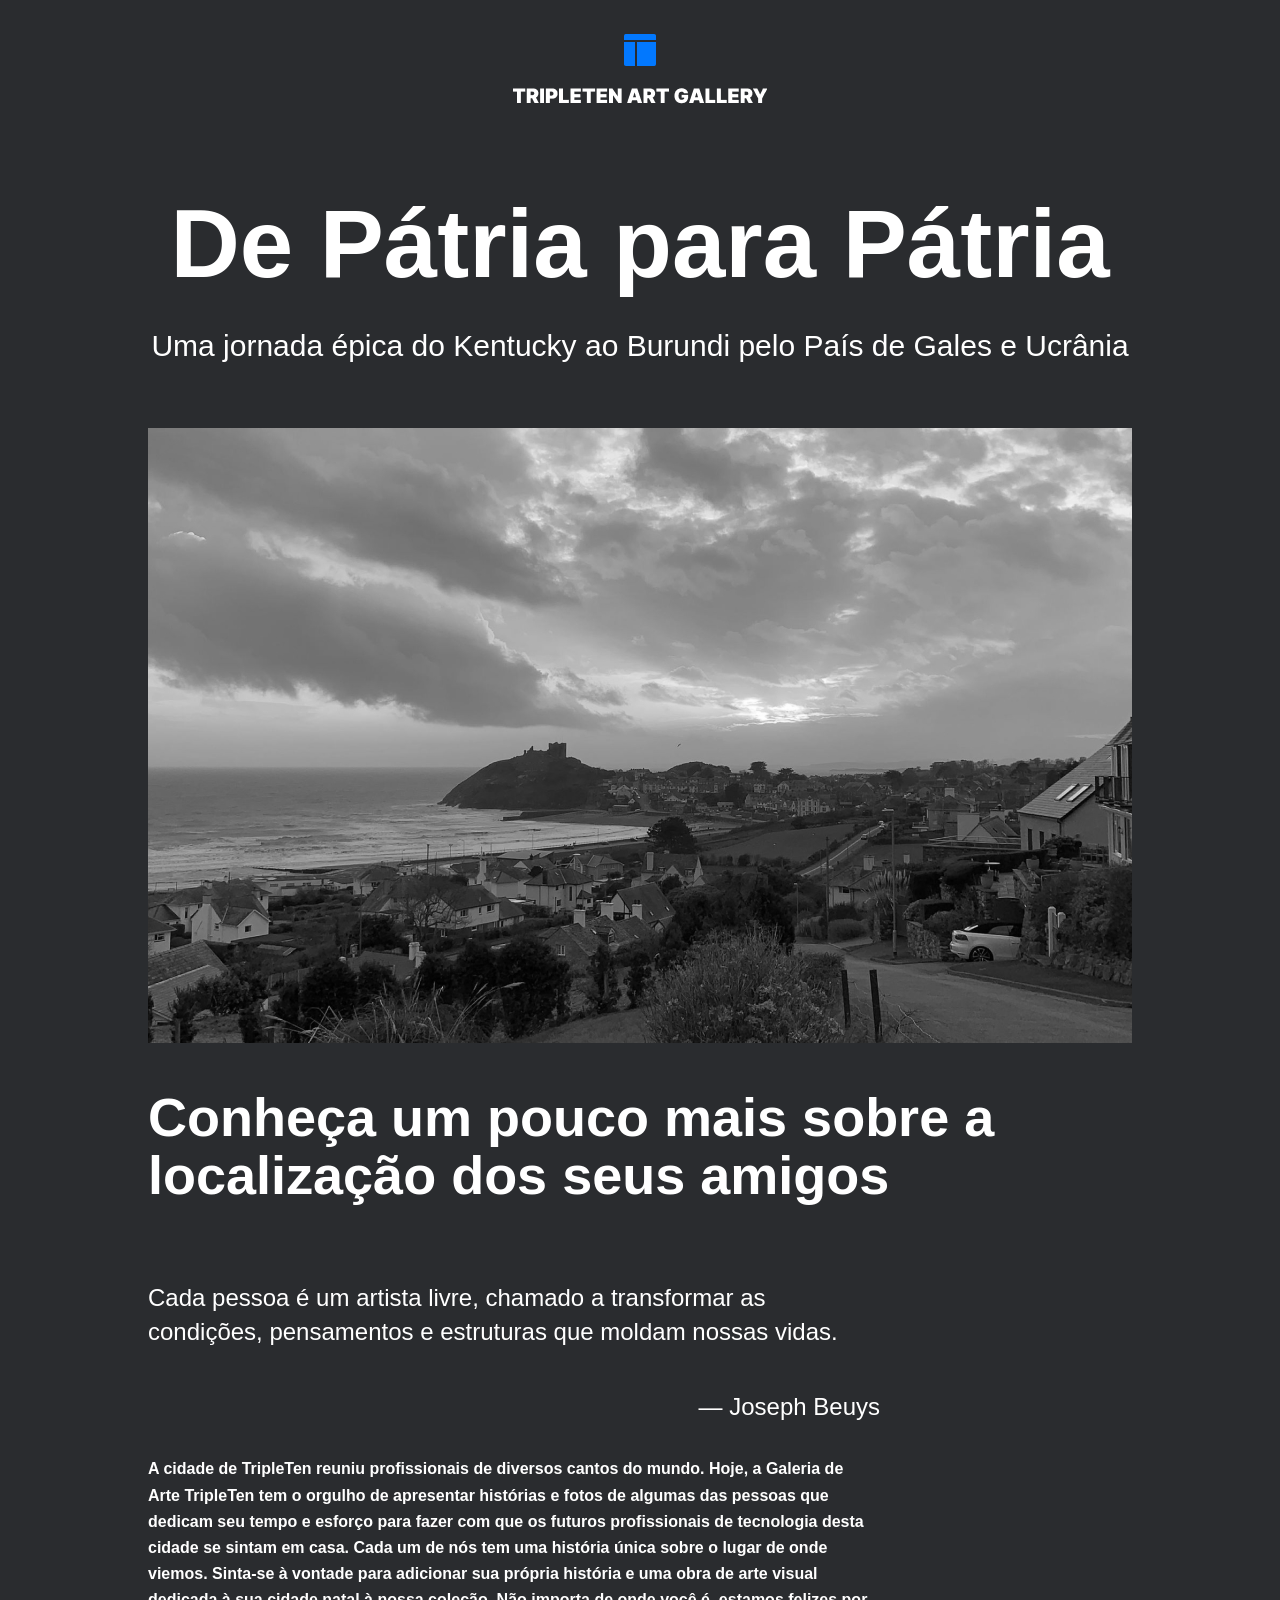
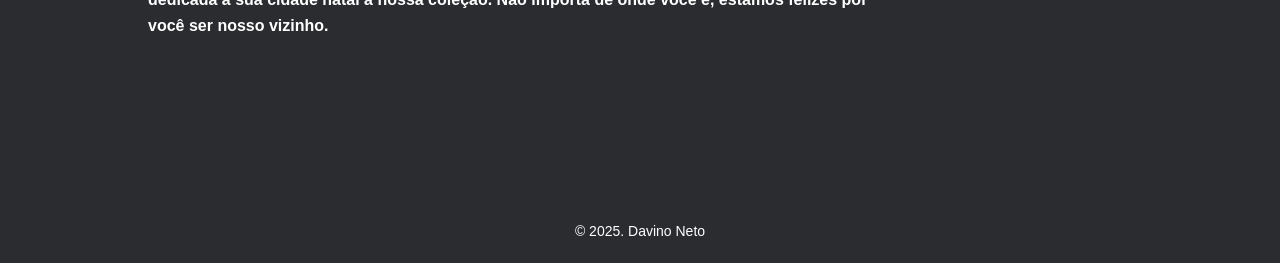
==== index.html @ beb165d6 "fit: meta name" ====
<!DOCTYPE html>
<html lang="pt-BR">

<head>
    <meta charset="UTF-8">
    <meta name="viewport" content="width=device-width, initial-scale=1.0">
    <meta name="author" content="Davino">
    <meta name="keywords" content="Cidade, Comunidade, Convivio, Critividade">
    <meta name="description" content="De pátria para pátria">
    <title>TripleTen Art Gallery</title>
    <link rel="icon" type="image/x-icon" href="./Group 13.png">
    <link rel="stylesheet" href="./pages/index.css">
</head>

<body class="body">
    <div class="page">
        <header class="header">
            <img class="header__logo" src="./images/logo.png" />
        </header>
        <main>
            <section class="lead">
                <h1 class="lead__title">De Pátria para Pátria</h1>
                <h3 class="lead__subtitle">Uma jornada épica do Kentucky ao Burundi pelo País de Gales e Ucrânia
                </h3>
                <img class="lead__image" src="./images/image.jpg" alt="imagem da cidade" />
            </section>
            <section class="intro">
                <h2 class="intro__title">Conheça um pouco mais sobre a localização dos seus amigos</h2>
                <h4 class="intro__subtitle">Cada pessoa é um artista livre, chamado a transformar as condições,
                    pensamentos e estruturas que
                    moldam nossas
                    vidas.
                </h4>
                <p class="intro__autor"> — Joseph Beuys</p>
                <h5 class="intro__text">A cidade de TripleTen reuniu profissionais de diversos cantos do mundo. Hoje, a
                    Galeria de Arte
                    TripleTen tem o
                    orgulho de apresentar histórias e fotos de algumas das pessoas que dedicam seu tempo e esforço para
                    fazer com
                    que os futuros profissionais de tecnologia desta cidade se sintam em casa. Cada um de nós tem uma
                    história única
                    sobre o lugar de onde viemos. Sinta-se à vontade para adicionar sua própria história e uma obra de
                    arte visual
                    dedicada à sua cidade natal à nossa coleção. Não importa de onde você é, estamos felizes por você
                    ser nosso
                    vizinho.</h5>
            </section>
        </main>
        <footer>
            <p class="footer">&copy; 2025. Davino Neto</p>
        </footer>
    </div>


</body>

</html>
---- pages/index.css ----
@import url("../vendor/normalize.css");
@import url("../fonts/fonts.css");

@import url(../blocks/page.css);
@import url(../blocks/header.css);
@import url(../blocks/lead.css);
@import url(../blocks/intro.css);
@import url(../blocks/footer.css);
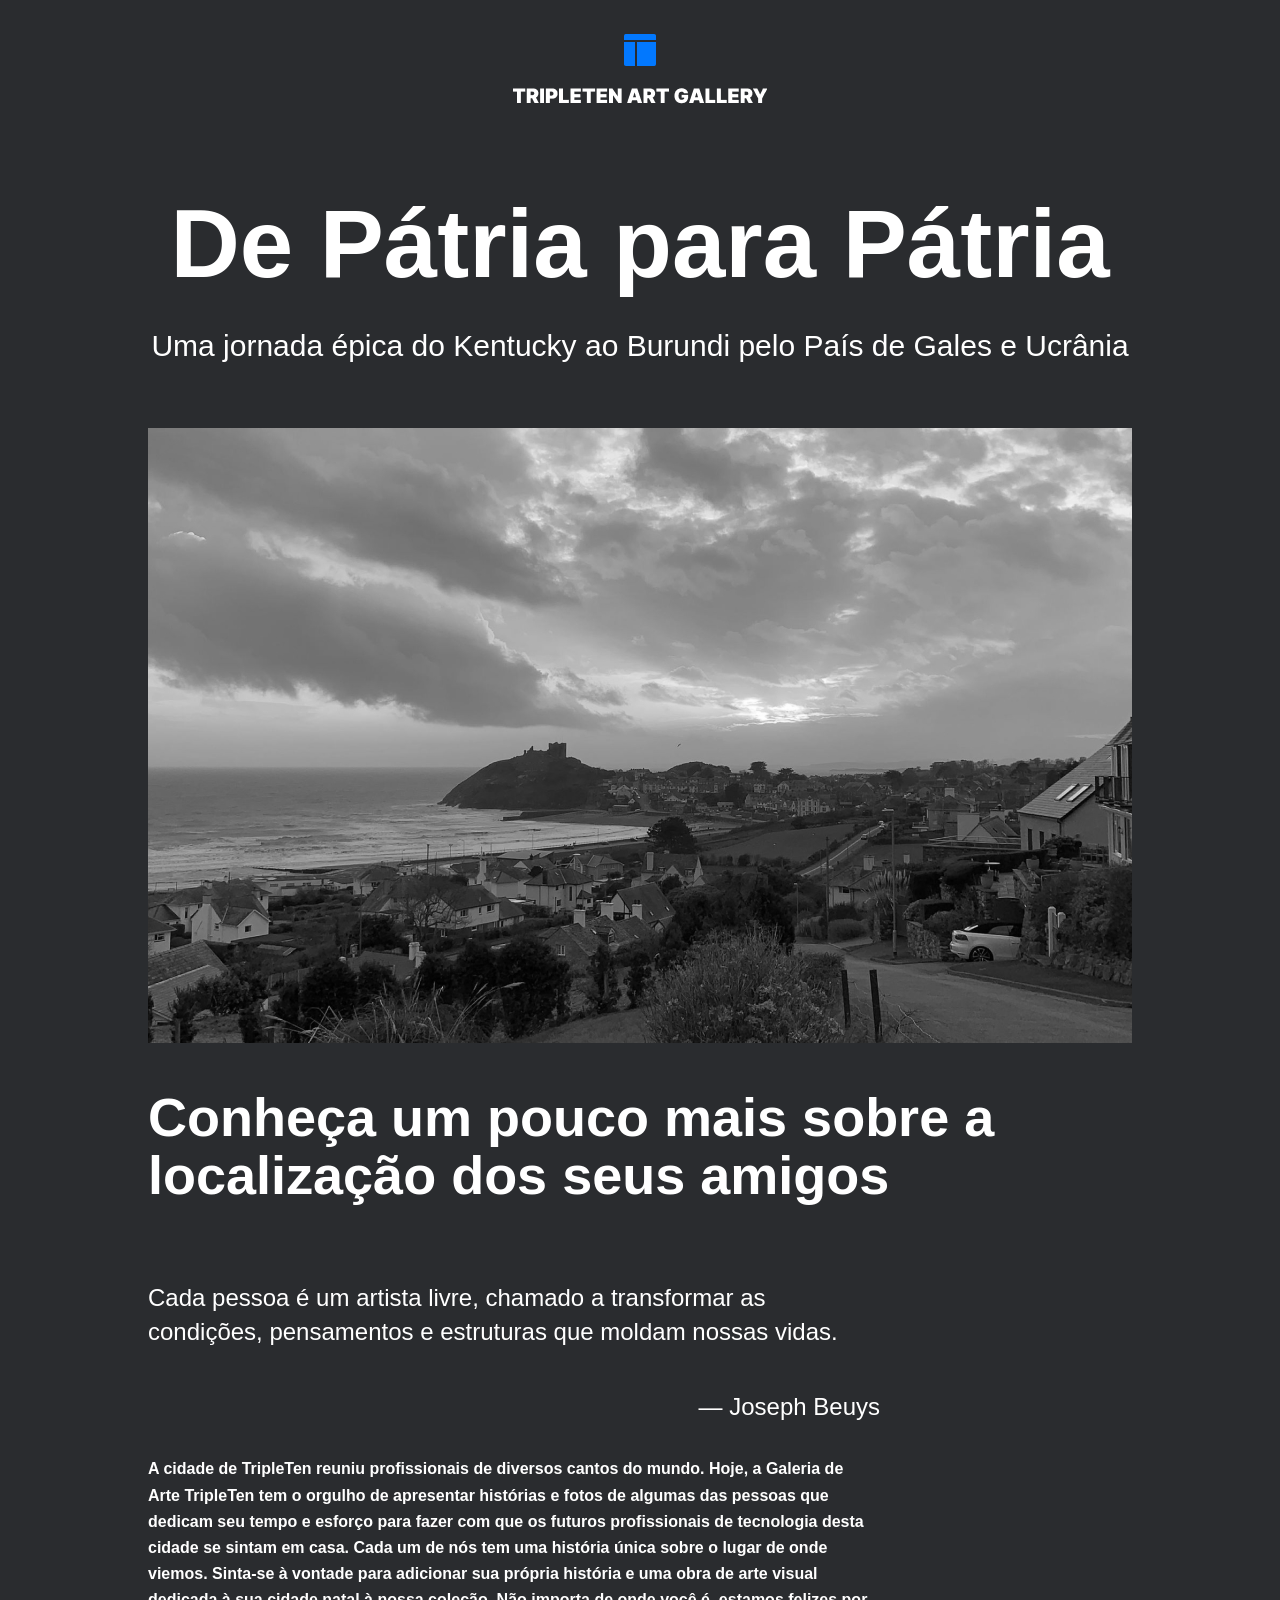
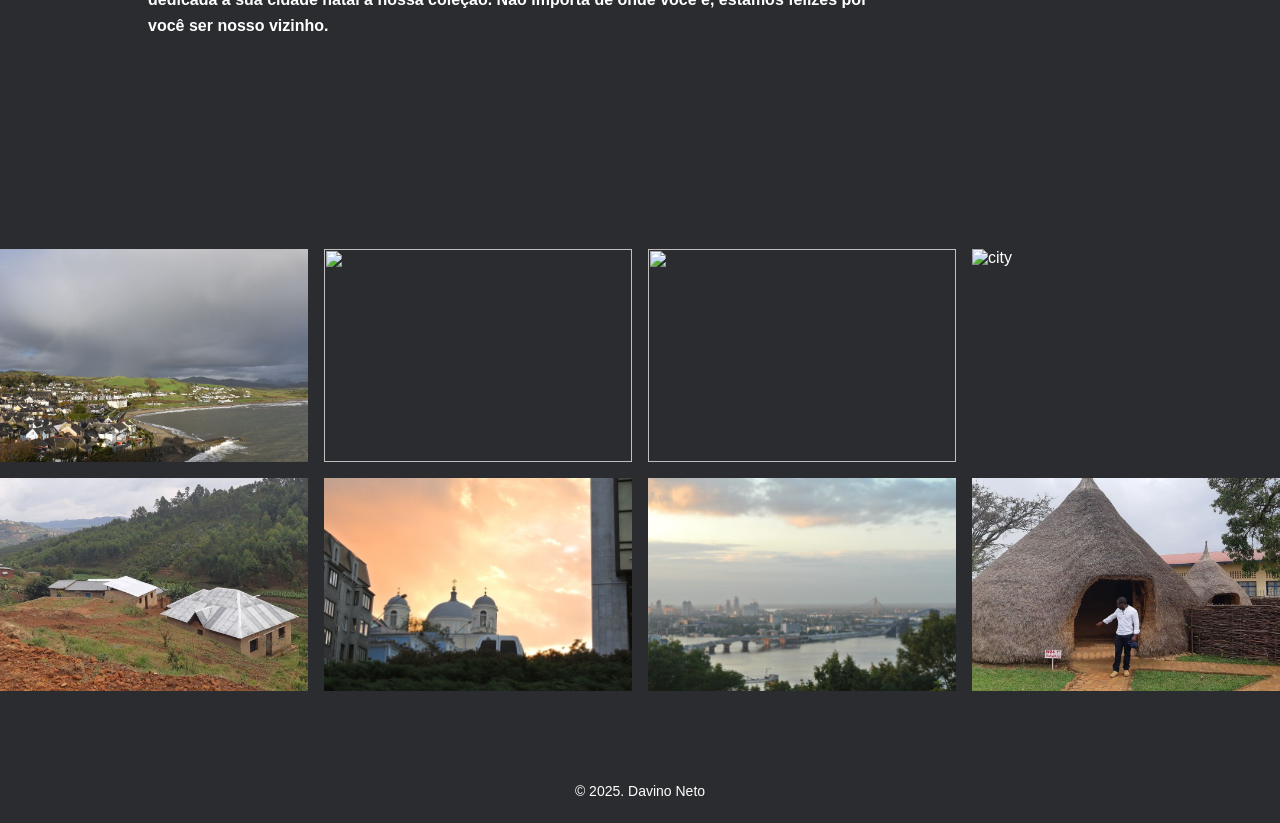
==== commit 84c11268: "fix: add section photo-grid" ====
--- a/index.html
+++ b/index.html
@@ -15,14 +15,14 @@
 <body class="body">
     <div class="page">
         <header class="header">
-            <img class="header__logo" src="./images/logo.png" />
+            <img class="header__logo" src="./images/logo.png"  alt="logo"/>
         </header>
-        <main>
+        <main class="content">
             <section class="lead">
                 <h1 class="lead__title">De Pátria para Pátria</h1>
                 <h3 class="lead__subtitle">Uma jornada épica do Kentucky ao Burundi pelo País de Gales e Ucrânia
                 </h3>
-                <img class="lead__image" src="./images/image.jpg" alt="imagem da cidade" />
+                <img class="lead__image" src="./images/image.jpg" alt="cidade" />
             </section>
             <section class="intro">
                 <h2 class="intro__title">Conheça um pouco mais sobre a localização dos seus amigos</h2>
@@ -45,9 +45,20 @@
                     ser nosso
                     vizinho.</h5>
             </section>
+            <section class="photo-grid">
+                <img class="photo-grid__itens" src="./images/a9448f59098792beb59c5a0aa33e8fc6800b5ed7.png">
+                <img class="photo-grid__itens" src="./images/c981f17653fe4c83404b5738f641d997a8b4bde1.png">
+                <img class="photo-grid__itens" src="./images/465f7eea186da4af11ca498d8316602a137ff787.png">
+                <img class="photo-grid__itens" src="./images/15b457198ee284b228093cf063ff087873cdca08.png" alt="city"> 
+                <img class="photo-grid__itens" src="./images/89df0d2b797d3b99ea7a7af6d22604439b1be1a4.png"> 
+                <img class="photo-grid__itens" src="./images/920e0b331e36f381f33ee466d0d56bac267649ca.png">
+                <img class="photo-grid__itens" src="./images/db8945a446c00b6759201da51ee34806f9574fe8.png">
+                <img class="photo-grid__itens" src="./images/e061155b7bc05efcd62e6976d3711e12c1f3494a.png">
+            </section>
+            
         </main>
-        <footer>
-            <p class="footer">&copy; 2025. Davino Neto</p>
+        <footer class="footer">
+            <p class="footer__copyright">&copy; 2025. Davino Neto</p>
         </footer>
     </div>
 
--- a/pages/index.css
+++ b/pages/index.css
@@ -1,10 +1,10 @@
 @import url("../vendor/normalize.css");
 @import url("../fonts/fonts.css");
 
-@import url(../blocks/page.css);
-@import url(../blocks/header.css);
-@import url(../blocks/lead.css);
-@import url(../blocks/intro.css);
-@import url(../blocks/footer.css);
-
+@import url("../blocks/page.css");
+@import url("../blocks/header.css");
+@import url("../blocks/lead.css");
+@import url("../blocks/intro.css");
+@import url("../blocks/footer.css");
+@import url("../blocks/photo-grid.css");
    
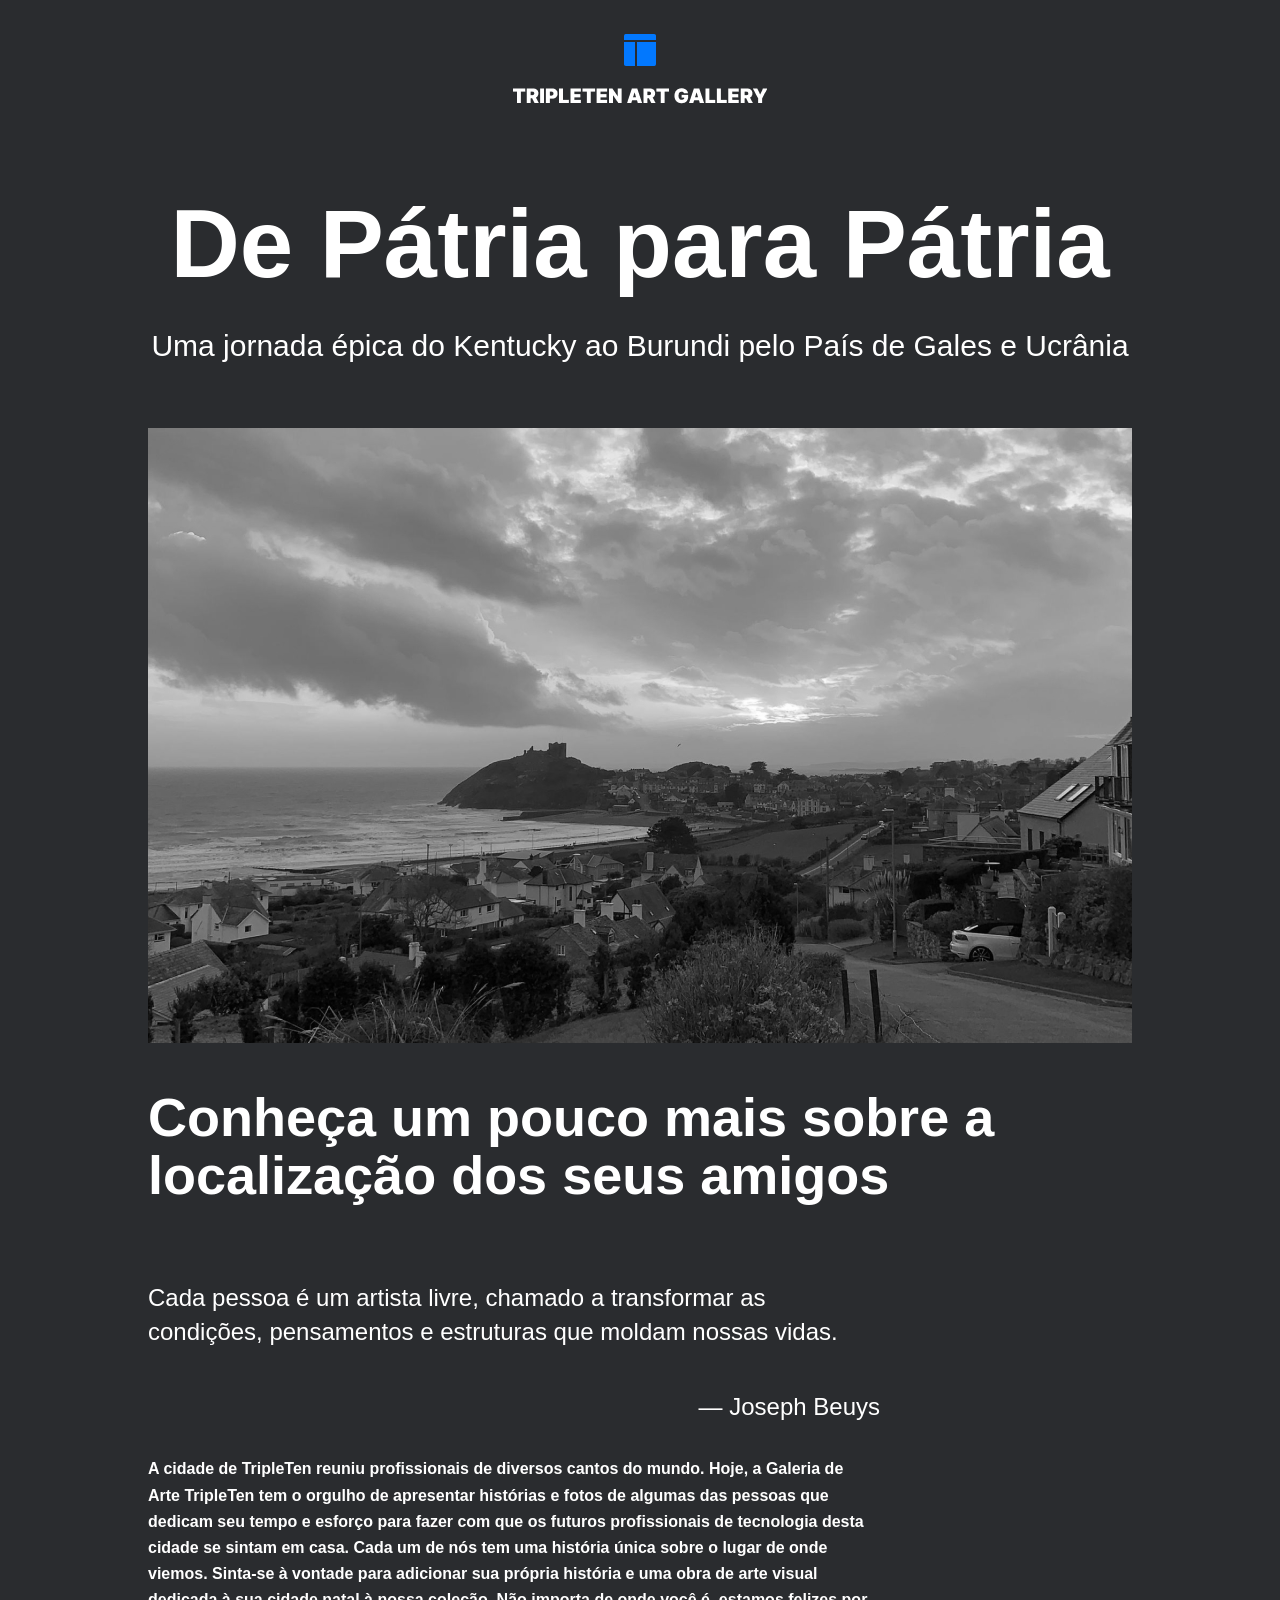
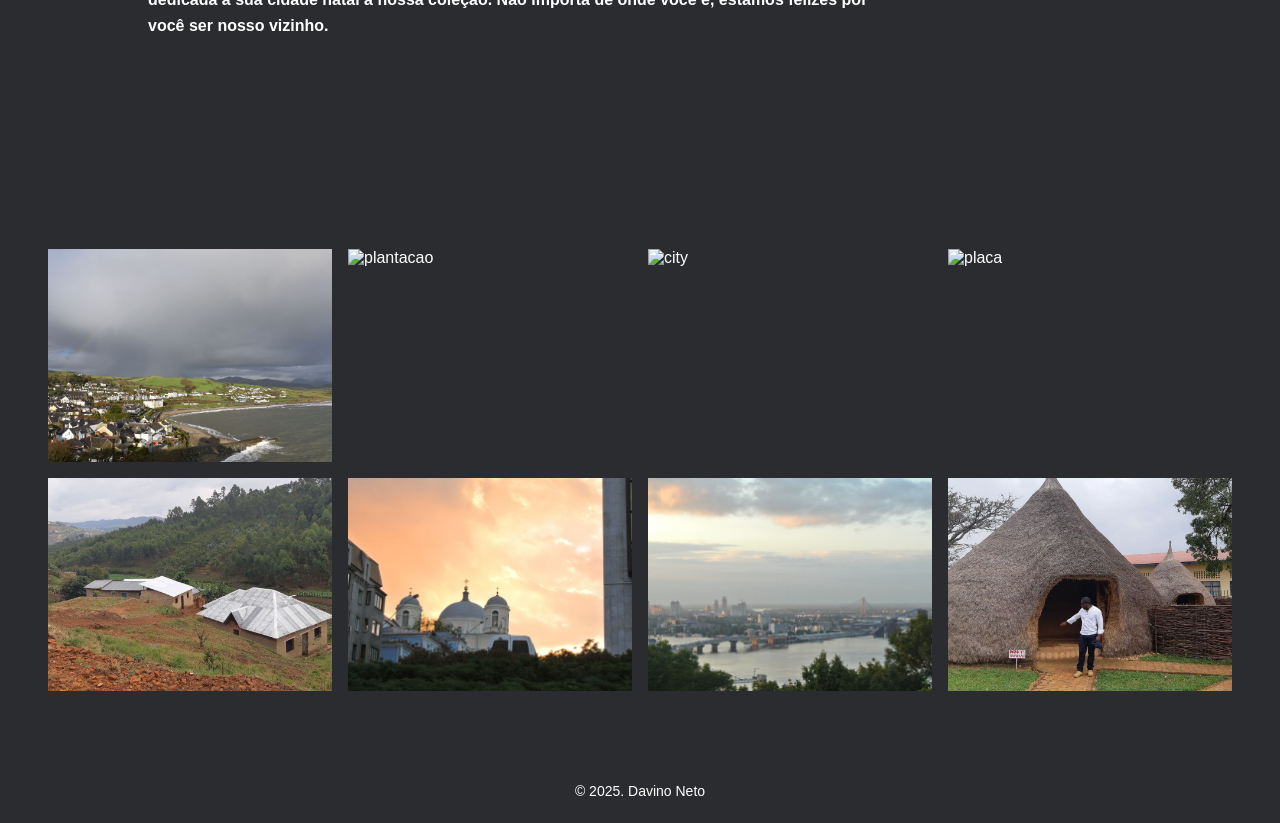
==== commit 5aaa5b15: "fix: add alt in the images" ====
--- a/index.html
+++ b/index.html
@@ -46,14 +46,17 @@
                     vizinho.</h5>
             </section>
             <section class="photo-grid">
-                <img class="photo-grid__itens" src="./images/a9448f59098792beb59c5a0aa33e8fc6800b5ed7.png">
-                <img class="photo-grid__itens" src="./images/c981f17653fe4c83404b5738f641d997a8b4bde1.png">
-                <img class="photo-grid__itens" src="./images/465f7eea186da4af11ca498d8316602a137ff787.png">
-                <img class="photo-grid__itens" src="./images/15b457198ee284b228093cf063ff087873cdca08.png" alt="city"> 
-                <img class="photo-grid__itens" src="./images/89df0d2b797d3b99ea7a7af6d22604439b1be1a4.png"> 
-                <img class="photo-grid__itens" src="./images/920e0b331e36f381f33ee466d0d56bac267649ca.png">
-                <img class="photo-grid__itens" src="./images/db8945a446c00b6759201da51ee34806f9574fe8.png">
-                <img class="photo-grid__itens" src="./images/e061155b7bc05efcd62e6976d3711e12c1f3494a.png">
+                <img class="photo-grid__itens" src="./images/a9448f59098792beb59c5a0aa33e8fc6800b5ed7.png" alt="city">
+                <img class="photo-grid__itens" src="./images/c981f17653fe4c83404b5738f641d997a8b4bde1.png" alt="plantacao">
+                <img class="photo-grid__itens" src="./images/465f7eea186da4af11ca498d8316602a137ff787.png" alt="city">
+                <img class="photo-grid__itens" src="./images/15b457198ee284b228093cf063ff087873cdca08.png" alt="placa"> 
+                <img class="photo-grid__itens" src="./images/89df0d2b797d3b99ea7a7af6d22604439b1be1a4.png" alt="house"> 
+                <img class="photo-grid__itens" src="./images/920e0b331e36f381f33ee466d0d56bac267649ca.png" alt="church">
+                <img class="photo-grid__itens" src="./images/db8945a446c00b6759201da51ee34806f9574fe8.png" alt="rio">
+                <img class="photo-grid__itens" src="./images/e061155b7bc05efcd62e6976d3711e12c1f3494a.png" alt="oca">
+            </section>
+            <section>
+
             </section>
             
         </main>
--- a/pages/index.css
+++ b/pages/index.css
@@ -5,6 +5,7 @@
 @import url("../blocks/header.css");
 @import url("../blocks/lead.css");
 @import url("../blocks/intro.css");
+@import url("../blocks/photo-grid.css");
+@import url("../blocks/places.css");
 @import url("../blocks/footer.css");
-@import url("../blocks/photo-grid.css");
    
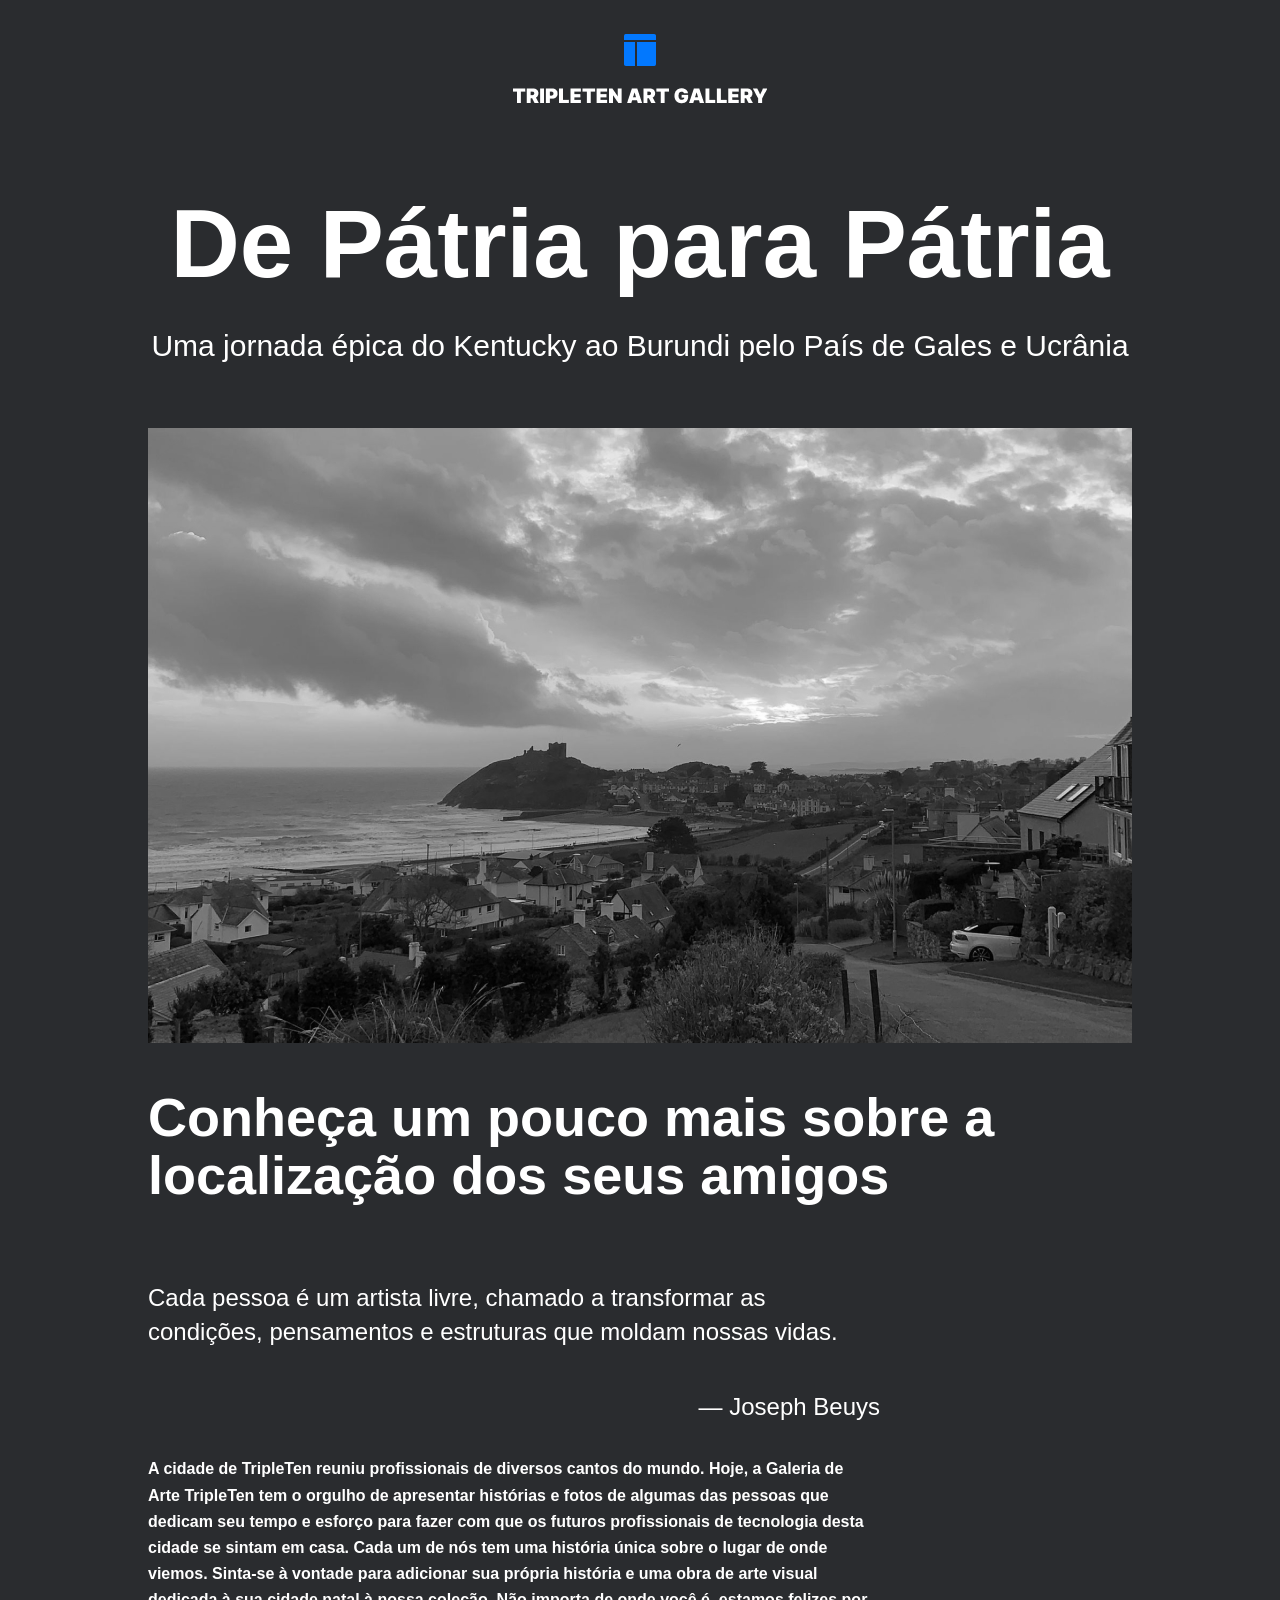
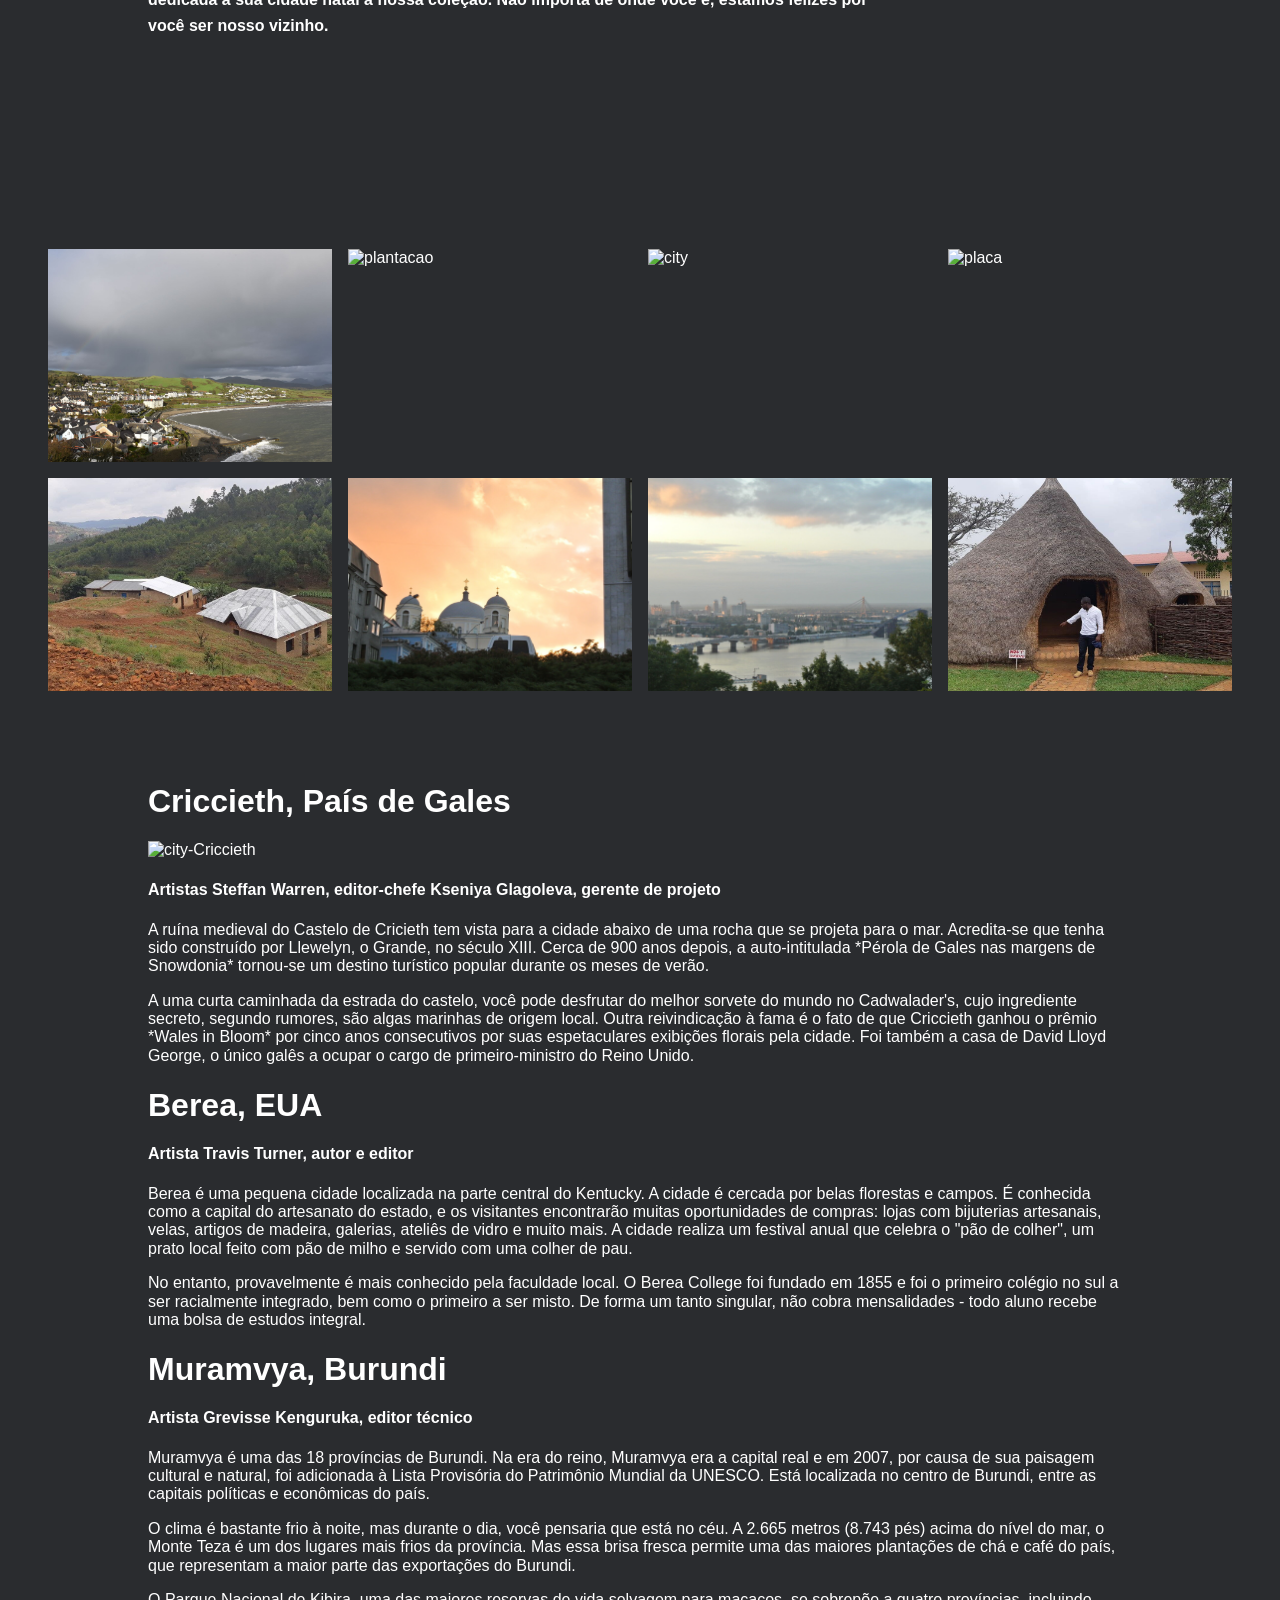
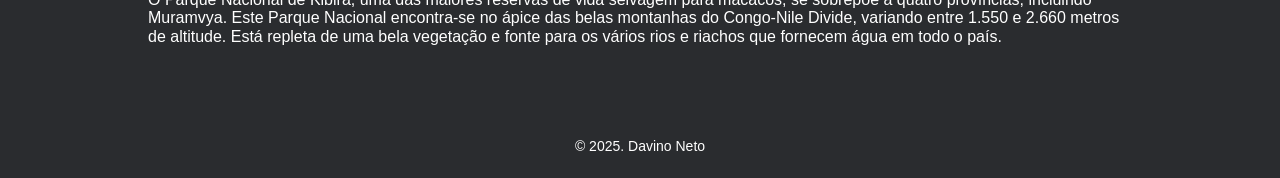
==== commit 19469873: "fix: add branch places" ====
--- a/index.html
+++ b/index.html
@@ -55,8 +55,44 @@
                 <img class="photo-grid__itens" src="./images/db8945a446c00b6759201da51ee34806f9574fe8.png" alt="rio">
                 <img class="photo-grid__itens" src="./images/e061155b7bc05efcd62e6976d3711e12c1f3494a.png" alt="oca">
             </section>
-            <section>
+            <section class="places">
+                <div class="place-1">
+                <h1 class="place-1__title">Criccieth, País de Gales</h1>
+                <img class="place-1__image" src="./images/criccieth.png" alt="city-Criccieth">
+                <h4 class="place-1__website">Artistas
+                    Steffan Warren, editor-chefe
+                    Kseniya Glagoleva, gerente de projeto
+                </h4>
+                <p class="paragraph">A ruína medieval do Castelo de Cricieth tem vista para a cidade abaixo de uma rocha que se projeta para o mar. Acredita-se que tenha sido construído por Llewelyn, o Grande, no século XIII. Cerca de 900 anos depois, a auto-intitulada *Pérola de Gales nas margens de Snowdonia* tornou-se um destino turístico popular durante os meses de verão.    
+                </p>
+                <p class="paragraph">
+                  A uma curta caminhada da estrada do castelo, você pode desfrutar do melhor sorvete do mundo no Cadwalader's, cujo ingrediente secreto, segundo rumores, são algas marinhas de origem local. Outra reivindicação à fama é o fato de que Criccieth ganhou o prêmio *Wales in Bloom* por cinco anos consecutivos por suas espetaculares exibições florais pela cidade. Foi também a casa de David Lloyd George, o único galês a ocupar o cargo de primeiro-ministro do Reino Unido.  
+                </p>
+                </div>
 
+                <div class="places-2">
+                    <h1>Berea, EUA</h1>
+                    <h4>Artista
+Travis Turner, autor e editor</h4>
+                    <p>Berea é uma pequena cidade localizada na parte central do Kentucky. A cidade é cercada por belas florestas e campos. É conhecida como a capital do artesanato do estado, e os visitantes encontrarão muitas oportunidades de compras: lojas com bijuterias artesanais, velas, artigos de madeira, galerias, ateliês de vidro e muito mais. A cidade realiza um festival anual que celebra o "pão de colher", um prato local feito com pão de milho e servido com uma colher de pau.</p>
+                    <p>No entanto, provavelmente é mais conhecido pela faculdade local. O Berea College foi fundado em 1855 e foi o primeiro colégio no sul a ser racialmente integrado, bem como o primeiro a ser misto. De forma um tanto singular, não cobra mensalidades - todo aluno recebe uma bolsa de estudos integral.</p>
+                </div>
+
+                <div class="places-3">
+                    <h1>Muramvya, Burundi</h1>
+                    <h4>Artista
+Grevisse Kenguruka, editor técnico</h4>
+                    <p>Muramvya é uma das 18 províncias de Burundi. Na era do reino, Muramvya era a capital real e em 2007, por causa de sua paisagem cultural e natural, foi adicionada à Lista Provisória do Patrimônio Mundial da UNESCO. Está localizada no centro de Burundi, entre as capitais políticas e econômicas do país.</p>
+                    <p>O clima é bastante frio à noite, mas durante o dia, você pensaria que está no céu. A 2.665 metros (8.743 pés) acima do nível do mar, o Monte Teza é um dos lugares mais frios da província. Mas essa brisa fresca permite uma das maiores plantações de chá e café do país, que representam a maior parte das exportações do Burundi.</p>
+                    <p>O Parque Nacional de Kibira, uma das maiores reservas de vida selvagem para macacos, se sobrepõe a quatro províncias, incluindo Muramvya. Este Parque Nacional encontra-se no ápice das belas montanhas do Congo-Nile Divide, variando entre 1.550 e 2.660 metros de altitude. Está repleta de uma bela vegetação e fonte para os vários rios e riachos que fornecem água em todo o país.</p>
+                </div>
+
+                <div class="places-4">
+                    <h1></h1>
+                    <h4></h4>
+                    <p></p>
+                    <p></p>
+                </div>
             </section>
             
         </main>
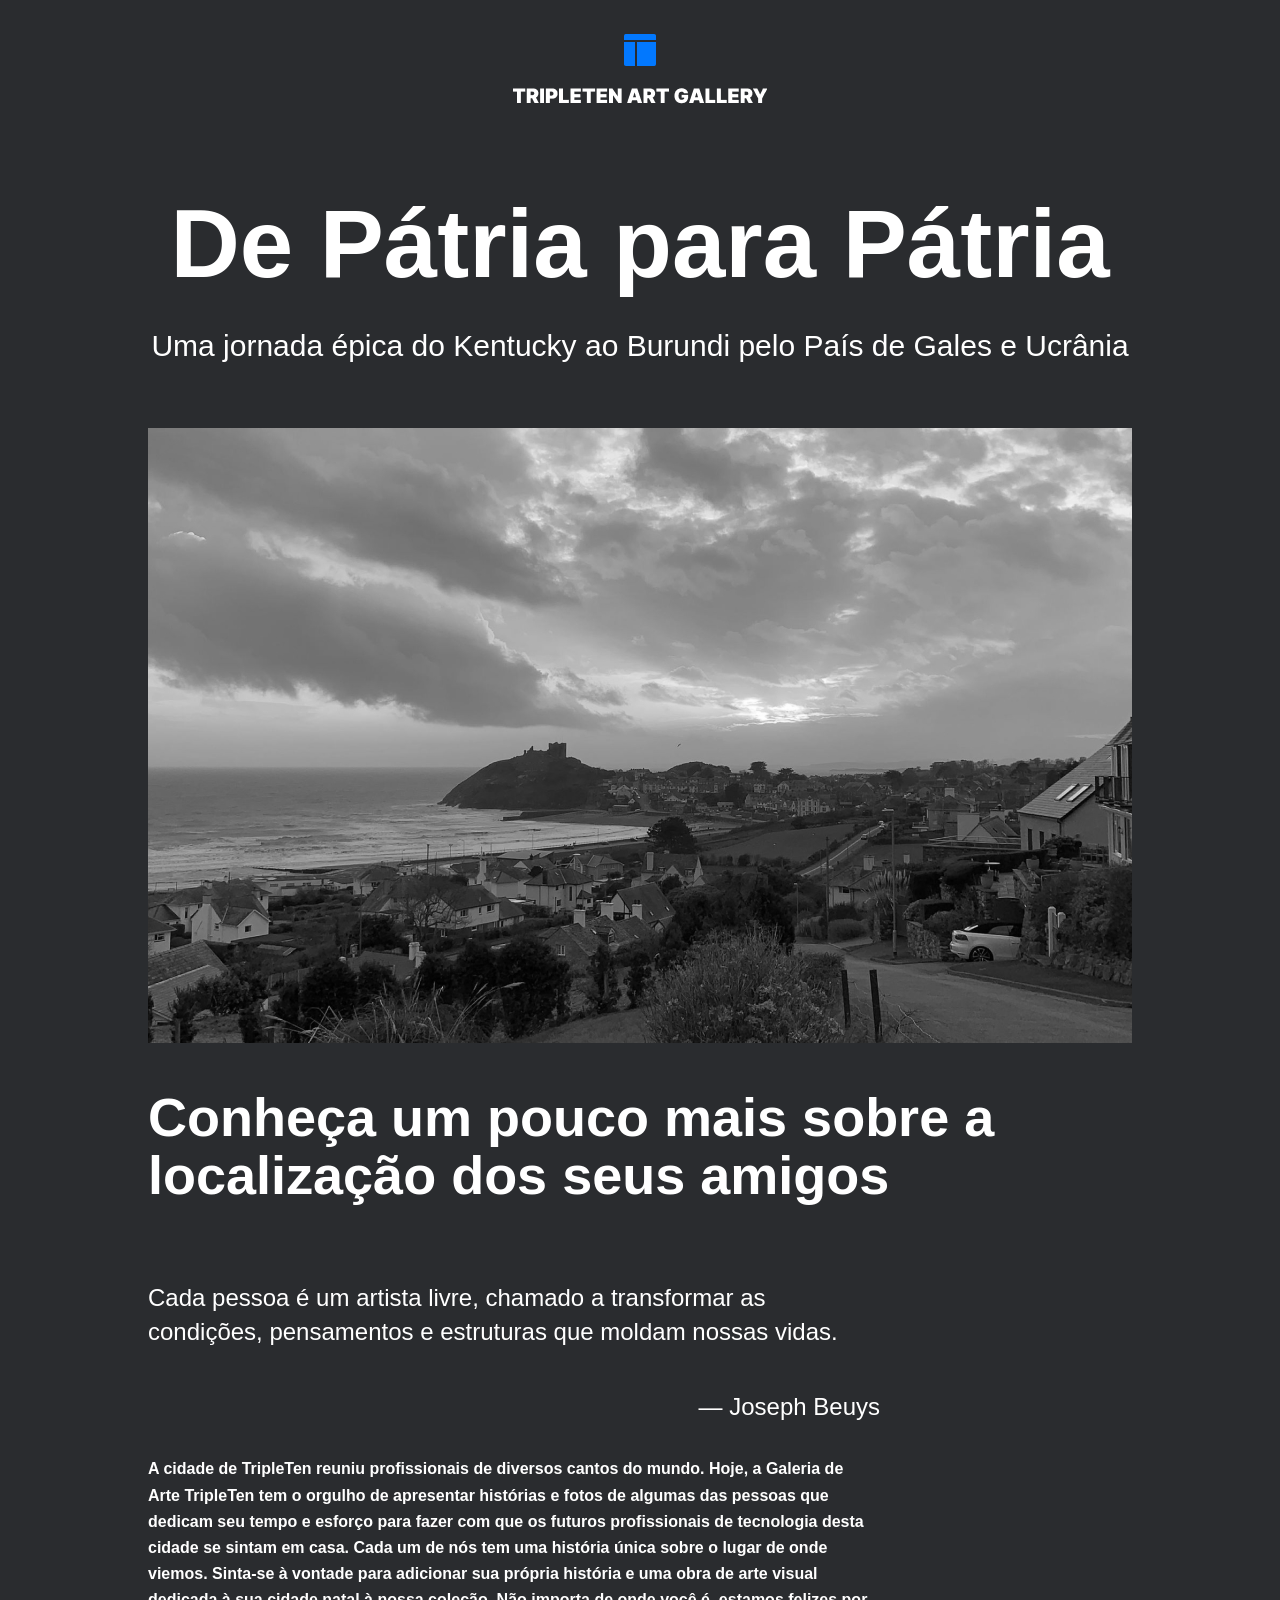
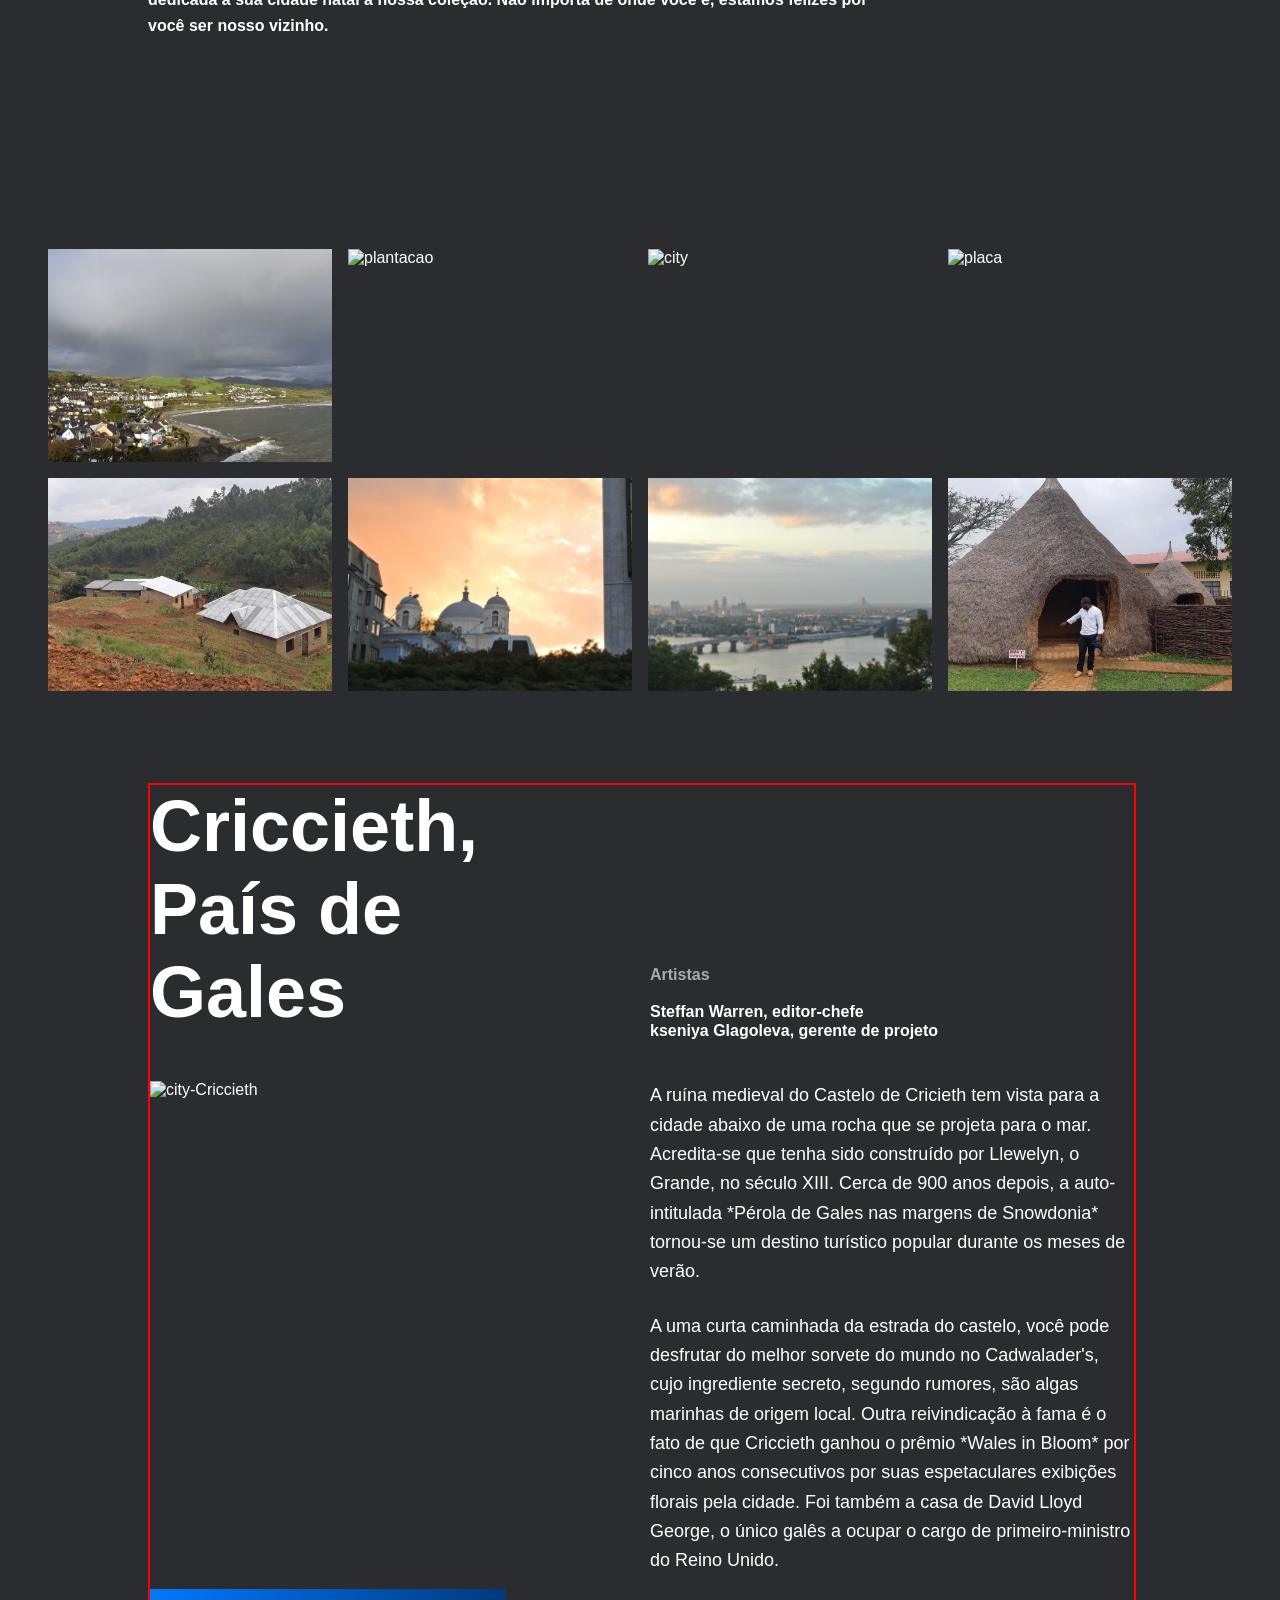
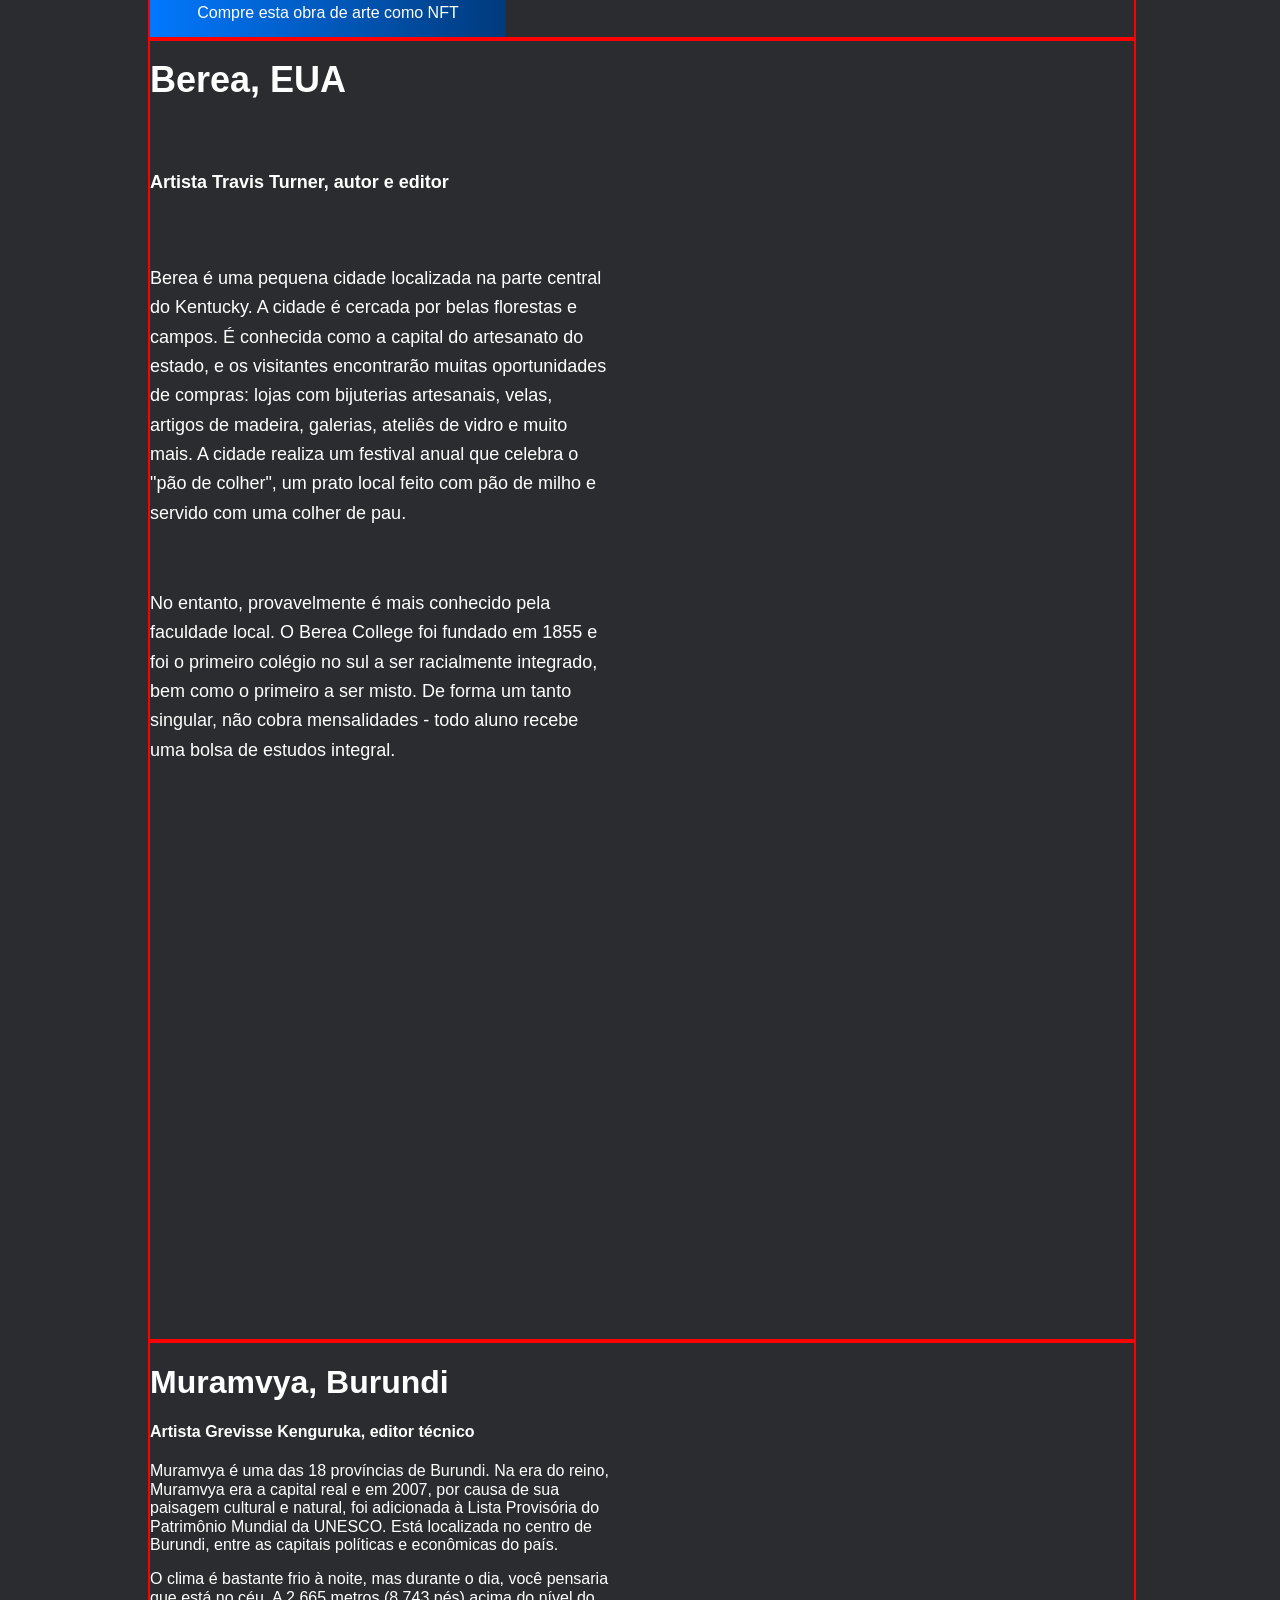
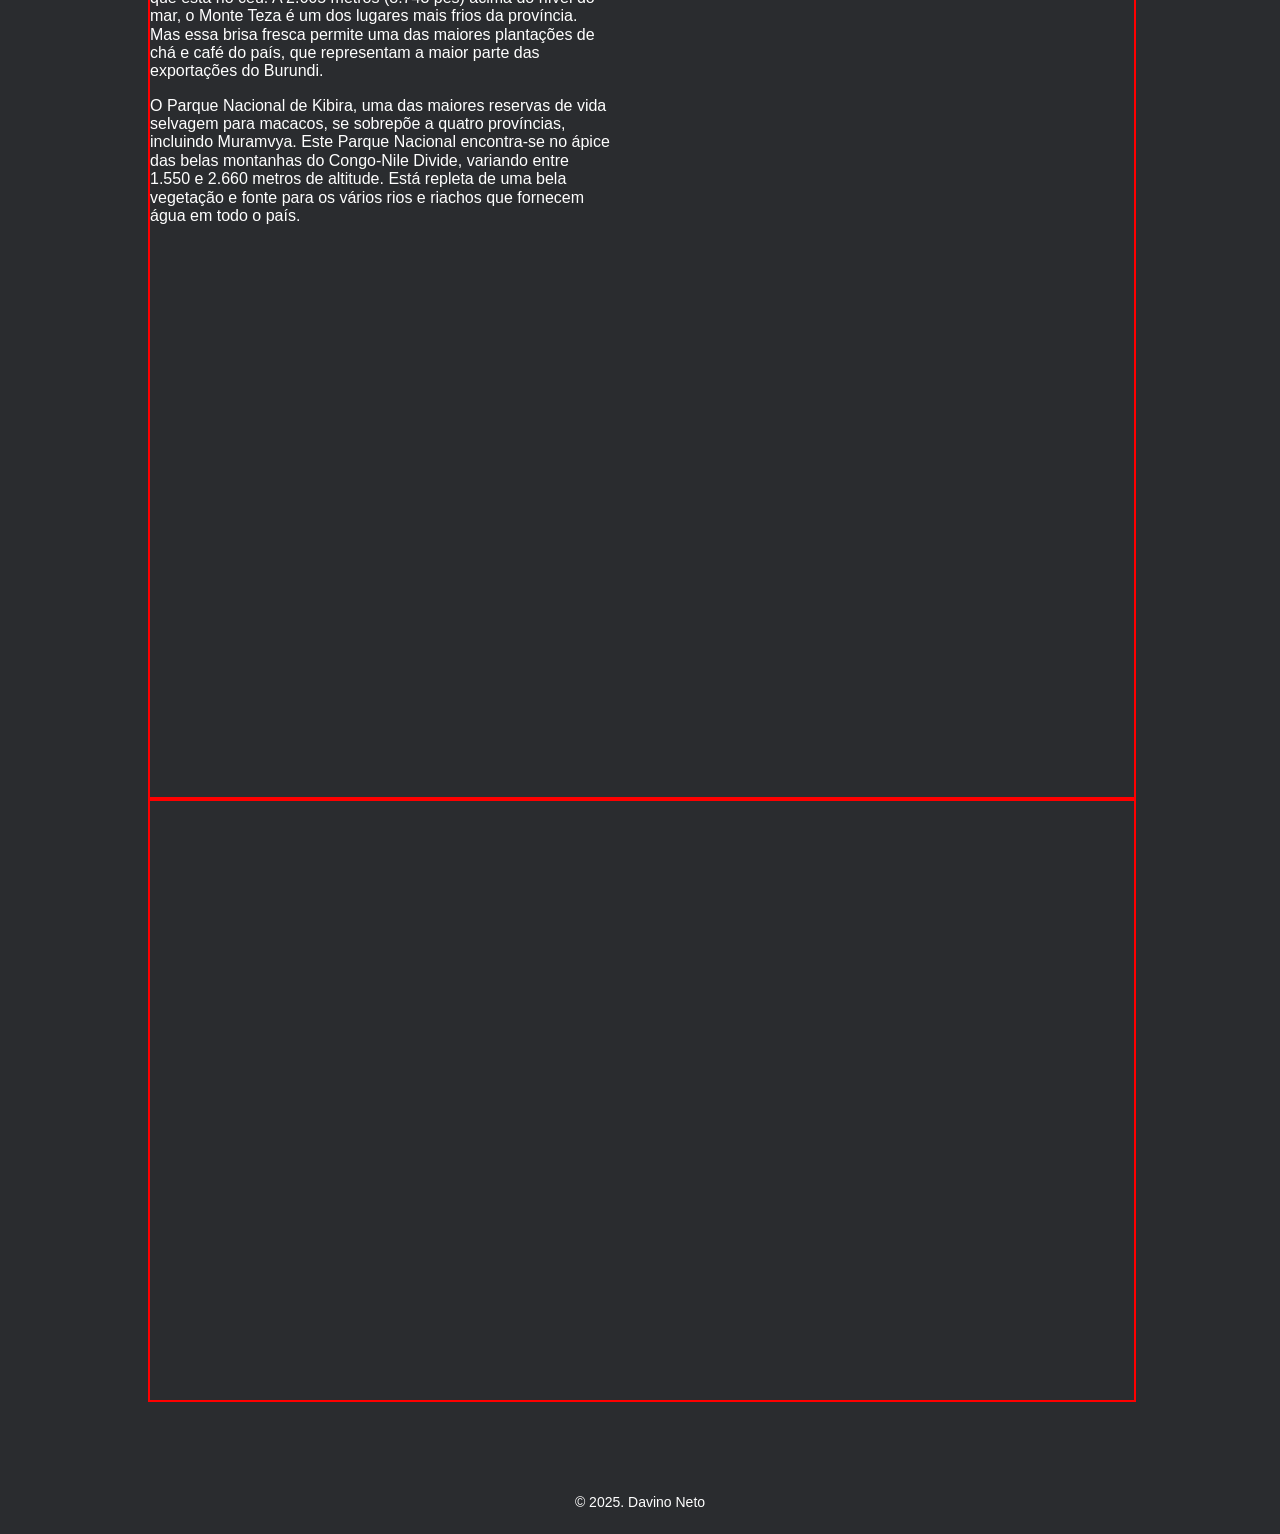
==== commit 4d6ed5bc: "fix: place criccieth finishi" ====
--- a/index.html
+++ b/index.html
@@ -15,7 +15,7 @@
 <body class="body">
     <div class="page">
         <header class="header">
-            <img class="header__logo" src="./images/logo.png"  alt="logo"/>
+            <img class="header__logo" src="./images/logo.png" alt="logo" />
         </header>
         <main class="content">
             <section class="lead">
@@ -47,54 +47,99 @@
             </section>
             <section class="photo-grid">
                 <img class="photo-grid__itens" src="./images/a9448f59098792beb59c5a0aa33e8fc6800b5ed7.png" alt="city">
-                <img class="photo-grid__itens" src="./images/c981f17653fe4c83404b5738f641d997a8b4bde1.png" alt="plantacao">
+                <img class="photo-grid__itens" src="./images/c981f17653fe4c83404b5738f641d997a8b4bde1.png"
+                    alt="plantacao">
                 <img class="photo-grid__itens" src="./images/465f7eea186da4af11ca498d8316602a137ff787.png" alt="city">
-                <img class="photo-grid__itens" src="./images/15b457198ee284b228093cf063ff087873cdca08.png" alt="placa"> 
-                <img class="photo-grid__itens" src="./images/89df0d2b797d3b99ea7a7af6d22604439b1be1a4.png" alt="house"> 
+                <img class="photo-grid__itens" src="./images/15b457198ee284b228093cf063ff087873cdca08.png" alt="placa">
+                <img class="photo-grid__itens" src="./images/89df0d2b797d3b99ea7a7af6d22604439b1be1a4.png" alt="house">
                 <img class="photo-grid__itens" src="./images/920e0b331e36f381f33ee466d0d56bac267649ca.png" alt="church">
                 <img class="photo-grid__itens" src="./images/db8945a446c00b6759201da51ee34806f9574fe8.png" alt="rio">
                 <img class="photo-grid__itens" src="./images/e061155b7bc05efcd62e6976d3711e12c1f3494a.png" alt="oca">
             </section>
             <section class="places">
-                <div class="place-1">
-                <h1 class="place-1__title">Criccieth, País de Gales</h1>
-                <img class="place-1__image" src="./images/criccieth.png" alt="city-Criccieth">
-                <h4 class="place-1__website">Artistas
-                    Steffan Warren, editor-chefe
-                    Kseniya Glagoleva, gerente de projeto
-                </h4>
-                <p class="paragraph">A ruína medieval do Castelo de Cricieth tem vista para a cidade abaixo de uma rocha que se projeta para o mar. Acredita-se que tenha sido construído por Llewelyn, o Grande, no século XIII. Cerca de 900 anos depois, a auto-intitulada *Pérola de Gales nas margens de Snowdonia* tornou-se um destino turístico popular durante os meses de verão.    
-                </p>
-                <p class="paragraph">
-                  A uma curta caminhada da estrada do castelo, você pode desfrutar do melhor sorvete do mundo no Cadwalader's, cujo ingrediente secreto, segundo rumores, são algas marinhas de origem local. Outra reivindicação à fama é o fato de que Criccieth ganhou o prêmio *Wales in Bloom* por cinco anos consecutivos por suas espetaculares exibições florais pela cidade. Foi também a casa de David Lloyd George, o único galês a ocupar o cargo de primeiro-ministro do Reino Unido.  
-                </p>
+                <div class="place">
+                    <h1 class="place__title">Criccieth, País de Gales</h1>
+                    <h4 class="place__website">
+                        <div class="website__actor">Artistas</div>
+                        <br>Steffan Warren, editor-chefe
+                        <br>kseniya Glagoleva, gerente de projeto
+                    </h4>
+                    <img class="place__image" src="./images/criccieth.png" alt="city-Criccieth">
+                    <div class="place__paragraph">
+                        <p class="paragraph">A ruína medieval do Castelo de Cricieth tem vista para a cidade abaixo de
+                            uma rocha que se projeta para o mar. Acredita-se que tenha sido construído por Llewelyn, o
+                            Grande, no século XIII. Cerca de 900 anos depois, a auto-intitulada *Pérola de Gales nas
+                            margens de Snowdonia* tornou-se um destino turístico popular durante os meses de verão.
+                        </p>
+                        <p class="paragraph">
+                            A uma curta caminhada da estrada do castelo, você pode desfrutar do melhor sorvete do mundo
+                            no Cadwalader's, cujo ingrediente secreto, segundo rumores, são algas marinhas de origem
+                            local. Outra reivindicação à fama é o fato de que Criccieth ganhou o prêmio *Wales in Bloom*
+                            por cinco anos consecutivos por suas espetaculares exibições florais pela cidade. Foi também
+                            a casa de David Lloyd George, o único galês a ocupar o cargo de primeiro-ministro do Reino
+                            Unido.
+                        </p>
+                    </div>
+                    <button class="bottom">Compre esta obra de arte como NFT</button>
+                </div>
+                <div class="place">
+                    <div class="place__paragraph">
+                        <h1>Berea, EUA</h1>
+                        <h4>Artista
+                            Travis Turner, autor e editor</h4>
+                        <p>Berea é uma pequena cidade localizada na parte central do Kentucky. A cidade é cercada por
+                            belas
+                            florestas e campos. É conhecida como a capital do artesanato do estado, e os visitantes
+                            encontrarão muitas oportunidades de compras: lojas com bijuterias artesanais, velas, artigos
+                            de
+                            madeira, galerias, ateliês de vidro e muito mais. A cidade realiza um festival anual que
+                            celebra
+                            o "pão de colher", um prato local feito com pão de milho e servido com uma colher de pau.
+                        </p>
+                        <p>No entanto, provavelmente é mais conhecido pela faculdade local. O Berea College foi fundado
+                            em
+                            1855 e foi o primeiro colégio no sul a ser racialmente integrado, bem como o primeiro a ser
+                            misto. De forma um tanto singular, não cobra mensalidades - todo aluno recebe uma bolsa de
+                            estudos integral.</p>
+                    </div>
                 </div>
 
-                <div class="places-2">
-                    <h1>Berea, EUA</h1>
-                    <h4>Artista
-Travis Turner, autor e editor</h4>
-                    <p>Berea é uma pequena cidade localizada na parte central do Kentucky. A cidade é cercada por belas florestas e campos. É conhecida como a capital do artesanato do estado, e os visitantes encontrarão muitas oportunidades de compras: lojas com bijuterias artesanais, velas, artigos de madeira, galerias, ateliês de vidro e muito mais. A cidade realiza um festival anual que celebra o "pão de colher", um prato local feito com pão de milho e servido com uma colher de pau.</p>
-                    <p>No entanto, provavelmente é mais conhecido pela faculdade local. O Berea College foi fundado em 1855 e foi o primeiro colégio no sul a ser racialmente integrado, bem como o primeiro a ser misto. De forma um tanto singular, não cobra mensalidades - todo aluno recebe uma bolsa de estudos integral.</p>
+                <div class="place">
+                    <div class="paragraph">
+                        <h1>Muramvya, Burundi</h1>
+                        <h4>Artista
+                            Grevisse Kenguruka, editor técnico</h4>
+                        <p>Muramvya é uma das 18 províncias de Burundi. Na era do reino, Muramvya era a capital real e
+                            em
+                            2007, por causa de sua paisagem cultural e natural, foi adicionada à Lista Provisória do
+                            Patrimônio Mundial da UNESCO. Está localizada no centro de Burundi, entre as capitais
+                            políticas
+                            e econômicas do país.</p>
+                        <p>O clima é bastante frio à noite, mas durante o dia, você pensaria que está no céu. A 2.665
+                            metros
+                            (8.743 pés) acima do nível do mar, o Monte Teza é um dos lugares mais frios da província.
+                            Mas
+                            essa brisa fresca permite uma das maiores plantações de chá e café do país, que representam
+                            a
+                            maior parte das exportações do Burundi.</p>
+                        <p>O Parque Nacional de Kibira, uma das maiores reservas de vida selvagem para macacos, se
+                            sobrepõe
+                            a quatro províncias, incluindo Muramvya. Este Parque Nacional encontra-se no ápice das belas
+                            montanhas do Congo-Nile Divide, variando entre 1.550 e 2.660 metros de altitude. Está
+                            repleta de
+                            uma bela vegetação e fonte para os vários rios e riachos que fornecem água em todo o país.
+                        </p>
+                    </div>
                 </div>
 
-                <div class="places-3">
-                    <h1>Muramvya, Burundi</h1>
-                    <h4>Artista
-Grevisse Kenguruka, editor técnico</h4>
-                    <p>Muramvya é uma das 18 províncias de Burundi. Na era do reino, Muramvya era a capital real e em 2007, por causa de sua paisagem cultural e natural, foi adicionada à Lista Provisória do Patrimônio Mundial da UNESCO. Está localizada no centro de Burundi, entre as capitais políticas e econômicas do país.</p>
-                    <p>O clima é bastante frio à noite, mas durante o dia, você pensaria que está no céu. A 2.665 metros (8.743 pés) acima do nível do mar, o Monte Teza é um dos lugares mais frios da província. Mas essa brisa fresca permite uma das maiores plantações de chá e café do país, que representam a maior parte das exportações do Burundi.</p>
-                    <p>O Parque Nacional de Kibira, uma das maiores reservas de vida selvagem para macacos, se sobrepõe a quatro províncias, incluindo Muramvya. Este Parque Nacional encontra-se no ápice das belas montanhas do Congo-Nile Divide, variando entre 1.550 e 2.660 metros de altitude. Está repleta de uma bela vegetação e fonte para os vários rios e riachos que fornecem água em todo o país.</p>
-                </div>
-
-                <div class="places-4">
+                <div class="place">
                     <h1></h1>
                     <h4></h4>
                     <p></p>
                     <p></p>
                 </div>
             </section>
-            
+
         </main>
         <footer class="footer">
             <p class="footer__copyright">&copy; 2025. Davino Neto</p>
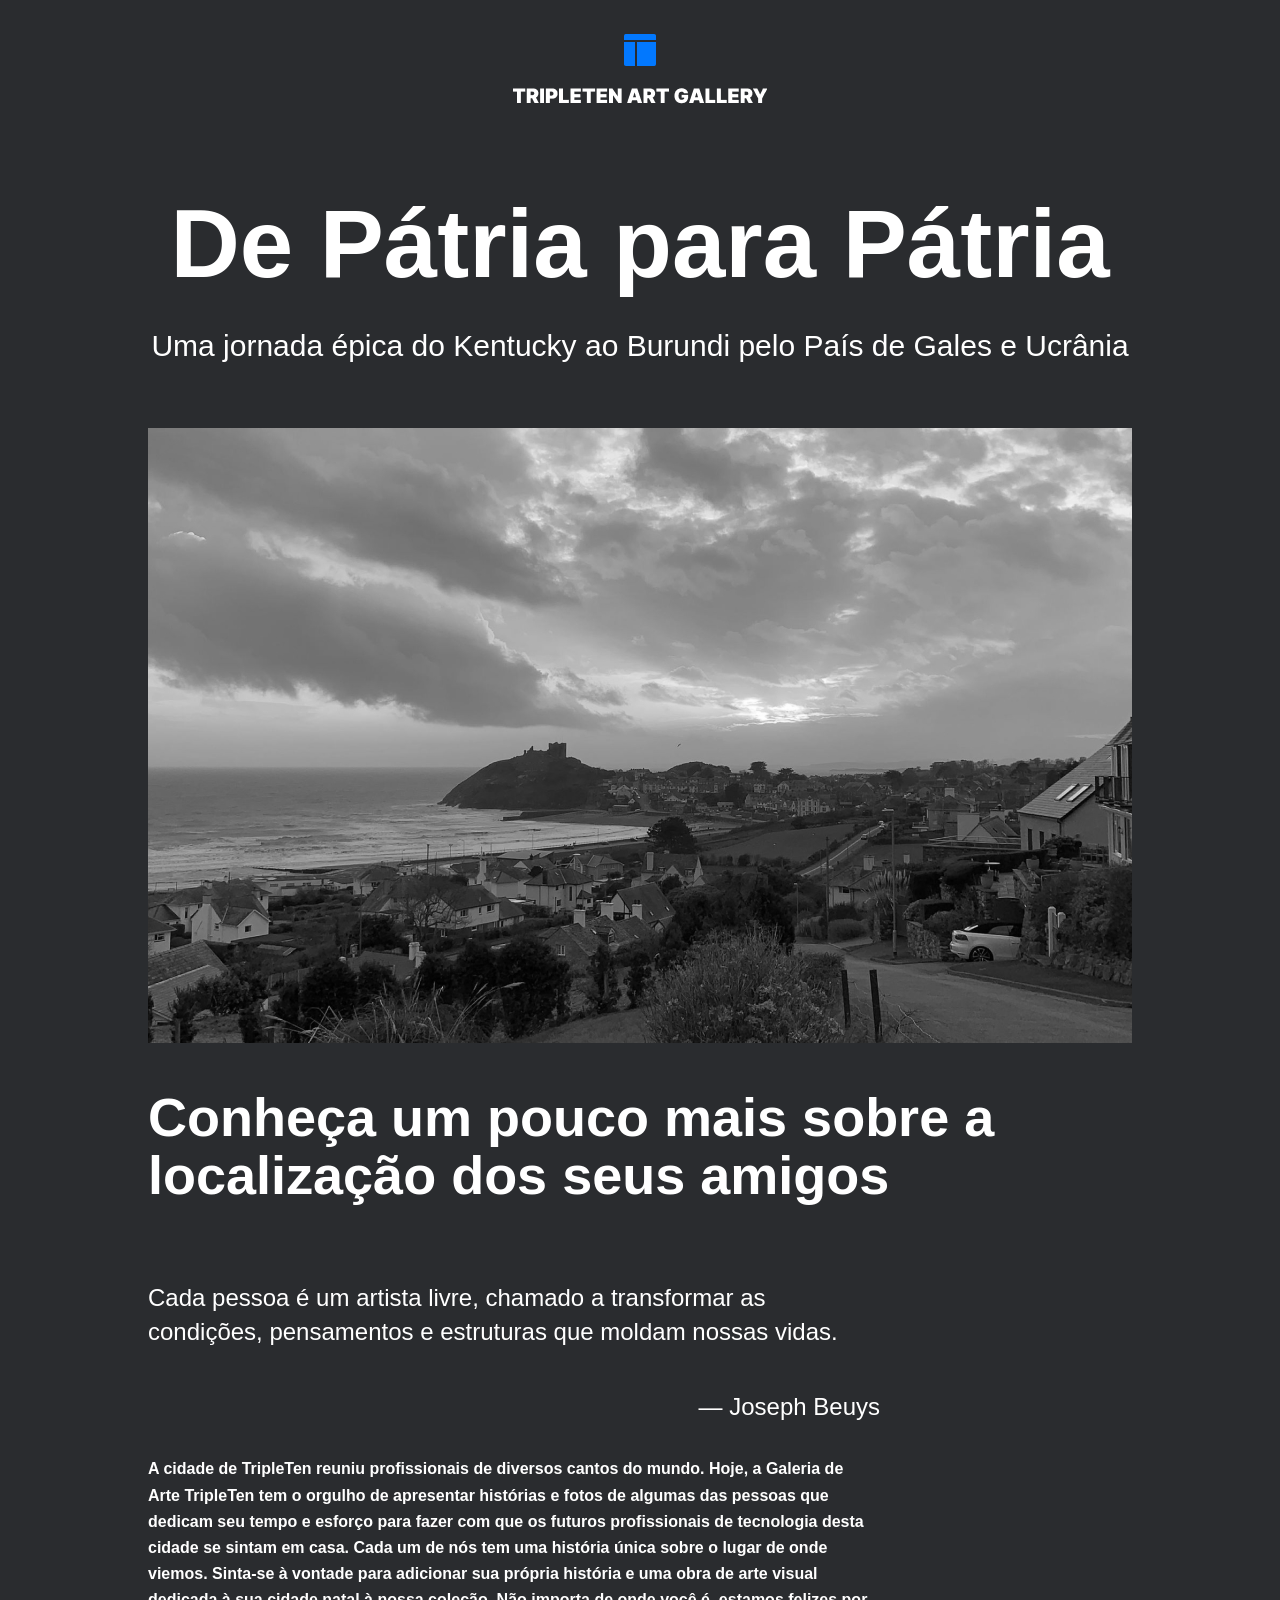
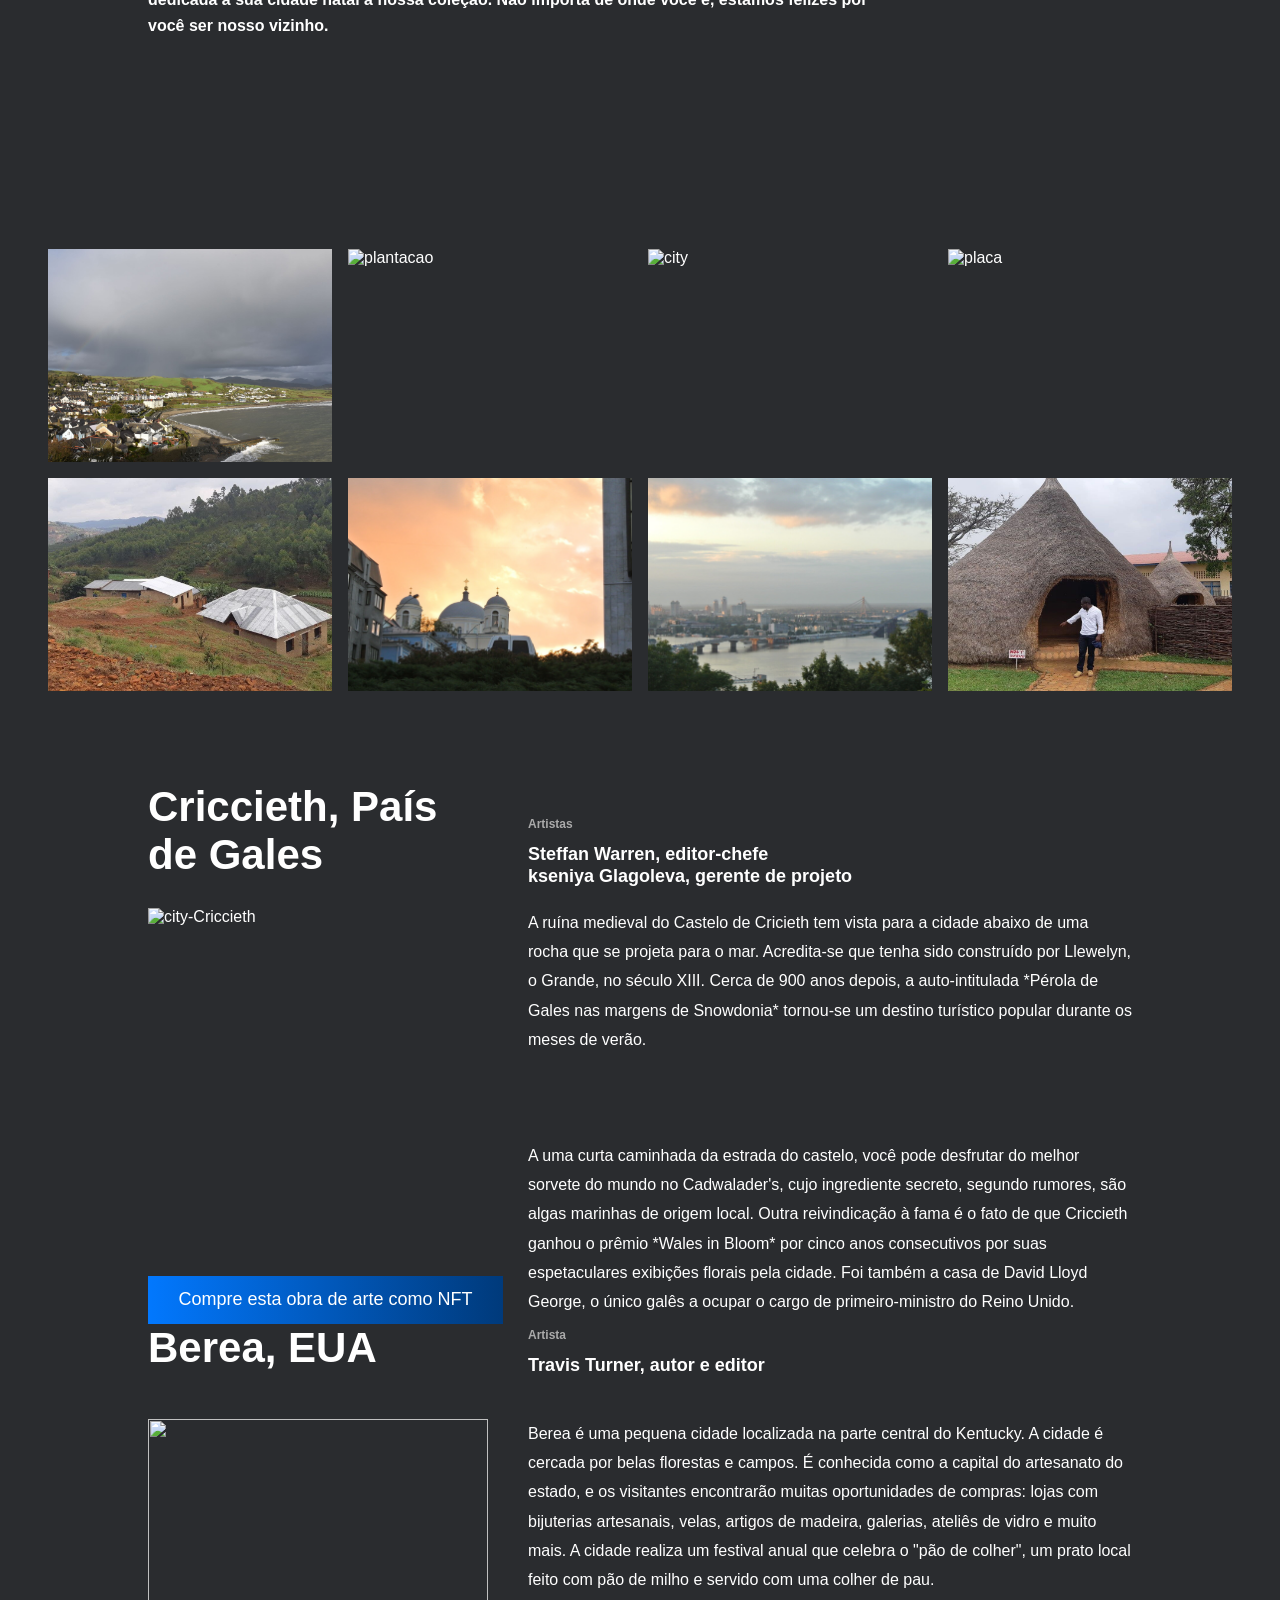
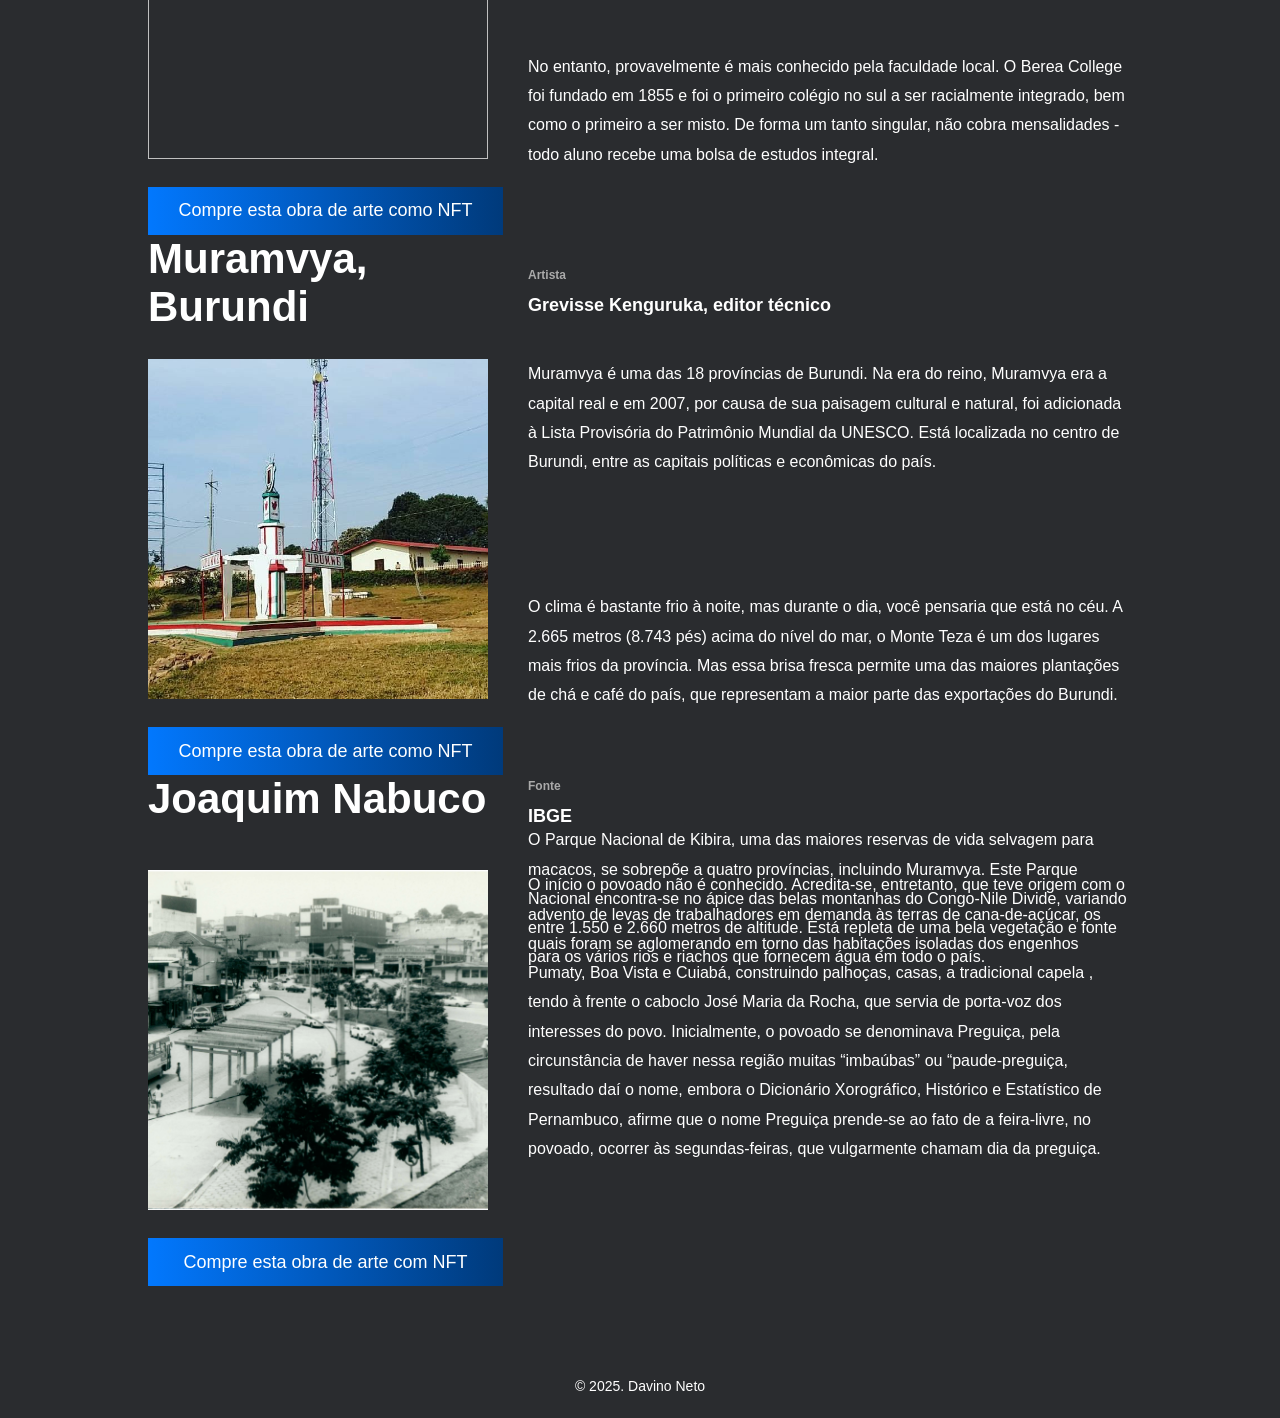
==== commit 78d73979: "fit: add places and responsividade" ====
--- a/index.html
+++ b/index.html
@@ -61,7 +61,7 @@
                     <h1 class="place__title">Criccieth, País de Gales</h1>
                     <h4 class="place__website">
                         <div class="website__actor">Artistas</div>
-                        <br>Steffan Warren, editor-chefe
+                        Steffan Warren, editor-chefe
                         <br>kseniya Glagoleva, gerente de projeto
                     </h4>
                     <img class="place__image" src="./images/criccieth.png" alt="city-Criccieth">
@@ -80,14 +80,18 @@
                             Unido.
                         </p>
                     </div>
-                    <button class="bottom">Compre esta obra de arte como NFT</button>
+                    <button class="place__bottom">Compre esta obra de arte como NFT</button>
                 </div>
                 <div class="place">
+                    <h1 class="place__title">Berea, EUA</h1>
+                    <h4 class="place__website">
+                        <div class="website__actor">Artista</div>
+                        Travis Turner, autor e editor
+                    </h4>
+                    <img class="place__image" src="./images/berea.png">
                     <div class="place__paragraph">
-                        <h1>Berea, EUA</h1>
-                        <h4>Artista
-                            Travis Turner, autor e editor</h4>
-                        <p>Berea é uma pequena cidade localizada na parte central do Kentucky. A cidade é cercada por
+                        <p class="paragraph">Berea é uma pequena cidade localizada na parte central do Kentucky. A
+                            cidade é cercada por
                             belas
                             florestas e campos. É conhecida como a capital do artesanato do estado, e os visitantes
                             encontrarão muitas oportunidades de compras: lojas com bijuterias artesanais, velas, artigos
@@ -96,33 +100,41 @@
                             celebra
                             o "pão de colher", um prato local feito com pão de milho e servido com uma colher de pau.
                         </p>
-                        <p>No entanto, provavelmente é mais conhecido pela faculdade local. O Berea College foi fundado
+                        <p class="paragraph">No entanto, provavelmente é mais conhecido pela faculdade local. O Berea
+                            College foi fundado
                             em
                             1855 e foi o primeiro colégio no sul a ser racialmente integrado, bem como o primeiro a ser
                             misto. De forma um tanto singular, não cobra mensalidades - todo aluno recebe uma bolsa de
                             estudos integral.</p>
                     </div>
+                    <button class="place__bottom">Compre esta obra de arte como NFT</button>
                 </div>
 
                 <div class="place">
-                    <div class="paragraph">
-                        <h1>Muramvya, Burundi</h1>
-                        <h4>Artista
-                            Grevisse Kenguruka, editor técnico</h4>
-                        <p>Muramvya é uma das 18 províncias de Burundi. Na era do reino, Muramvya era a capital real e
+                    <h1 class="place__title">Muramvya, Burundi</h1>
+                    <h4 class="place__website">
+                        <div class="website__actor">Artista</div>
+                        Grevisse Kenguruka, editor técnico
+                    </h4>
+                    <img class="place__image" src="./images/muramvya.png">
+                    <div class="place__paragraph">
+                        <p class="paragraph">Muramvya é uma das 18 províncias de Burundi. Na era do reino, Muramvya era
+                            a capital real e
                             em
                             2007, por causa de sua paisagem cultural e natural, foi adicionada à Lista Provisória do
                             Patrimônio Mundial da UNESCO. Está localizada no centro de Burundi, entre as capitais
                             políticas
                             e econômicas do país.</p>
-                        <p>O clima é bastante frio à noite, mas durante o dia, você pensaria que está no céu. A 2.665
+                        <p class="paragraph">O clima é bastante frio à noite, mas durante o dia, você pensaria que está
+                            no céu. A 2.665
                             metros
                             (8.743 pés) acima do nível do mar, o Monte Teza é um dos lugares mais frios da província.
                             Mas
                             essa brisa fresca permite uma das maiores plantações de chá e café do país, que representam
                             a
                             maior parte das exportações do Burundi.</p>
-                        <p>O Parque Nacional de Kibira, uma das maiores reservas de vida selvagem para macacos, se
+                        <p class="paragraph">O Parque Nacional de Kibira, uma das maiores reservas de vida selvagem para
+                            macacos, se
                             sobrepõe
                             a quatro províncias, incluindo Muramvya. Este Parque Nacional encontra-se no ápice das belas
                             montanhas do Congo-Nile Divide, variando entre 1.550 e 2.660 metros de altitude. Está
@@ -130,13 +142,20 @@
                             uma bela vegetação e fonte para os vários rios e riachos que fornecem água em todo o país.
                         </p>
                     </div>
+                    <button class="place__bottom">Compre esta obra de arte como NFT</button>
                 </div>
 
                 <div class="place">
-                    <h1></h1>
-                    <h4></h4>
-                    <p></p>
-                    <p></p>
+                    <h1 class="place__title">Joaquim Nabuco</h1>
+                    <h4 class="place__website">
+                        <div class="website__actor">Fonte</div>
+                        IBGE
+                    </h4>
+                    <img class="place__image" src="./images/carapicuiba.jpg">
+                    <div class="place__paragraph">
+                        <p class="paragraph">O início o povoado não é conhecido. Acredita-se, entretanto, que teve origem com o advento de levas de trabalhadores em demanda às terras de cana-de-açúcar, os quais foram se aglomerando em torno das habitações isoladas dos engenhos Pumaty, Boa Vista e Cuiabá, construindo palhoças, casas, a tradicional capela , tendo à frente o caboclo José Maria da Rocha, que servia de porta-voz dos interesses do povo. Inicialmente, o povoado se denominava Preguiça, pela circunstância de haver nessa região muitas “imbaúbas” ou “paude-preguiça, resultado daí o nome, embora o Dicionário Xorográfico, Histórico e Estatístico de Pernambuco, afirme que o nome Preguiça prende-se ao fato de a feira-livre, no povoado, ocorrer às segundas-feiras, que vulgarmente chamam dia da preguiça.</p>
+                    </div>
+                    <button class="place__bottom">Compre esta obra de arte com NFT</button>
                 </div>
             </section>
 
